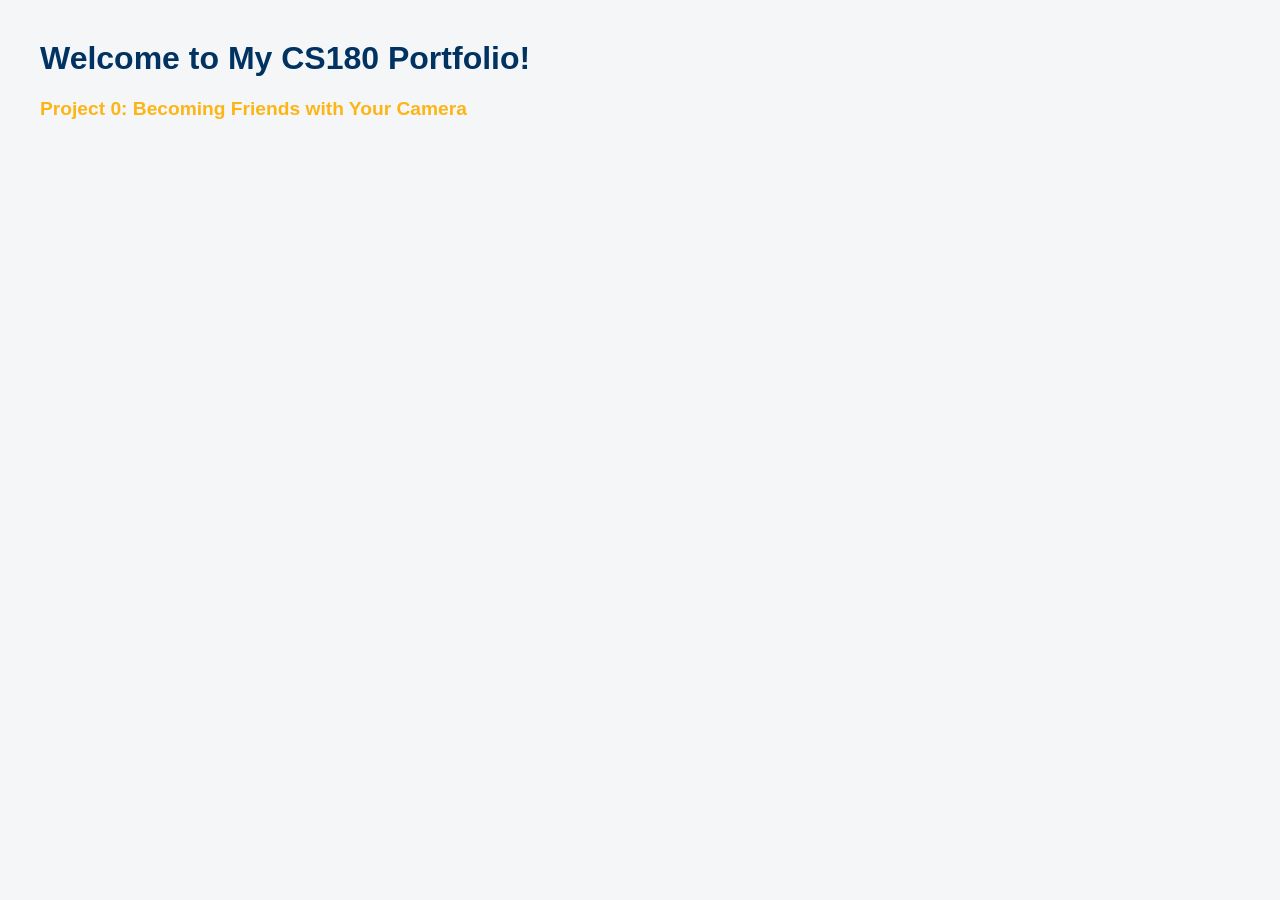
==== index.html @ f4e32497 "Add initial HTML structure for portfolio page" ====
<!DOCTYPE html>
<html>
<head>
    <title>CS180 Portfolio - Cao Shu</title>
    <style>
        body { font-family: -apple-system, BlinkMacSystemFont, sans-serif; margin: 40px; background-color: #f4f6f8; }
        h1 { color: #003262; } /* Berkeley Blue */
        a { text-decoration: none; color: #FDB515; font-size: 1.2em; font-weight: bold; } /* California Gold */
        a:hover { text-decoration: underline; }
    </style>
</head>
<body>
    <h1>Welcome to My CS180 Portfolio!</h1>
    <p><a href="./0/index.html">Project 0: Becoming Friends with Your Camera</a></p>
</body>
</html>
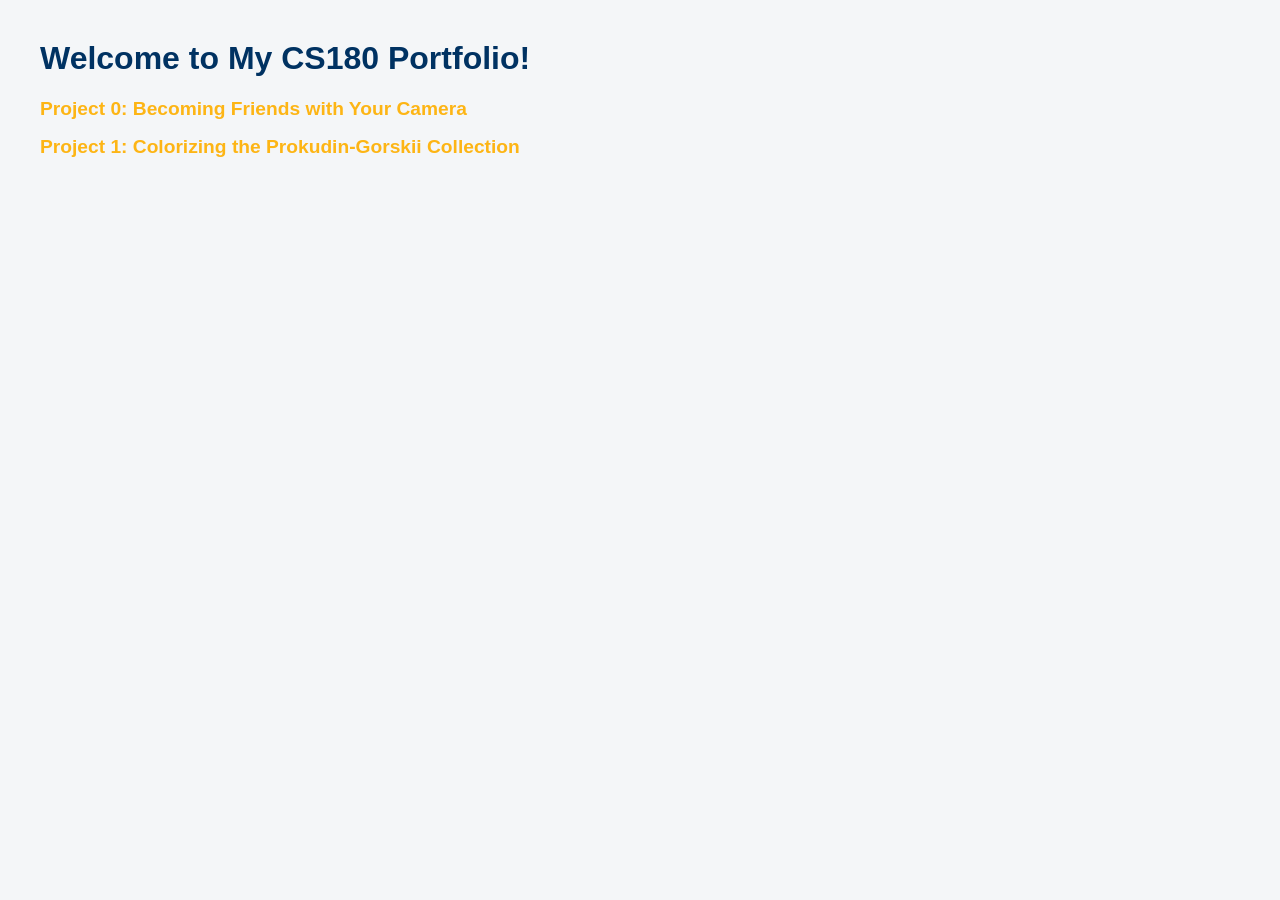
==== commit 374d80a9: "Add link to Project 1 in index.html" ====
--- a/index.html
+++ b/index.html
@@ -12,5 +12,6 @@
 <body>
     <h1>Welcome to My CS180 Portfolio!</h1>
     <p><a href="./0/index.html">Project 0: Becoming Friends with Your Camera</a></p>
+    <p><a href="./1/index.html">Project 1: Colorizing the Prokudin-Gorskii Collection</a></p>
 </body>
 </html>
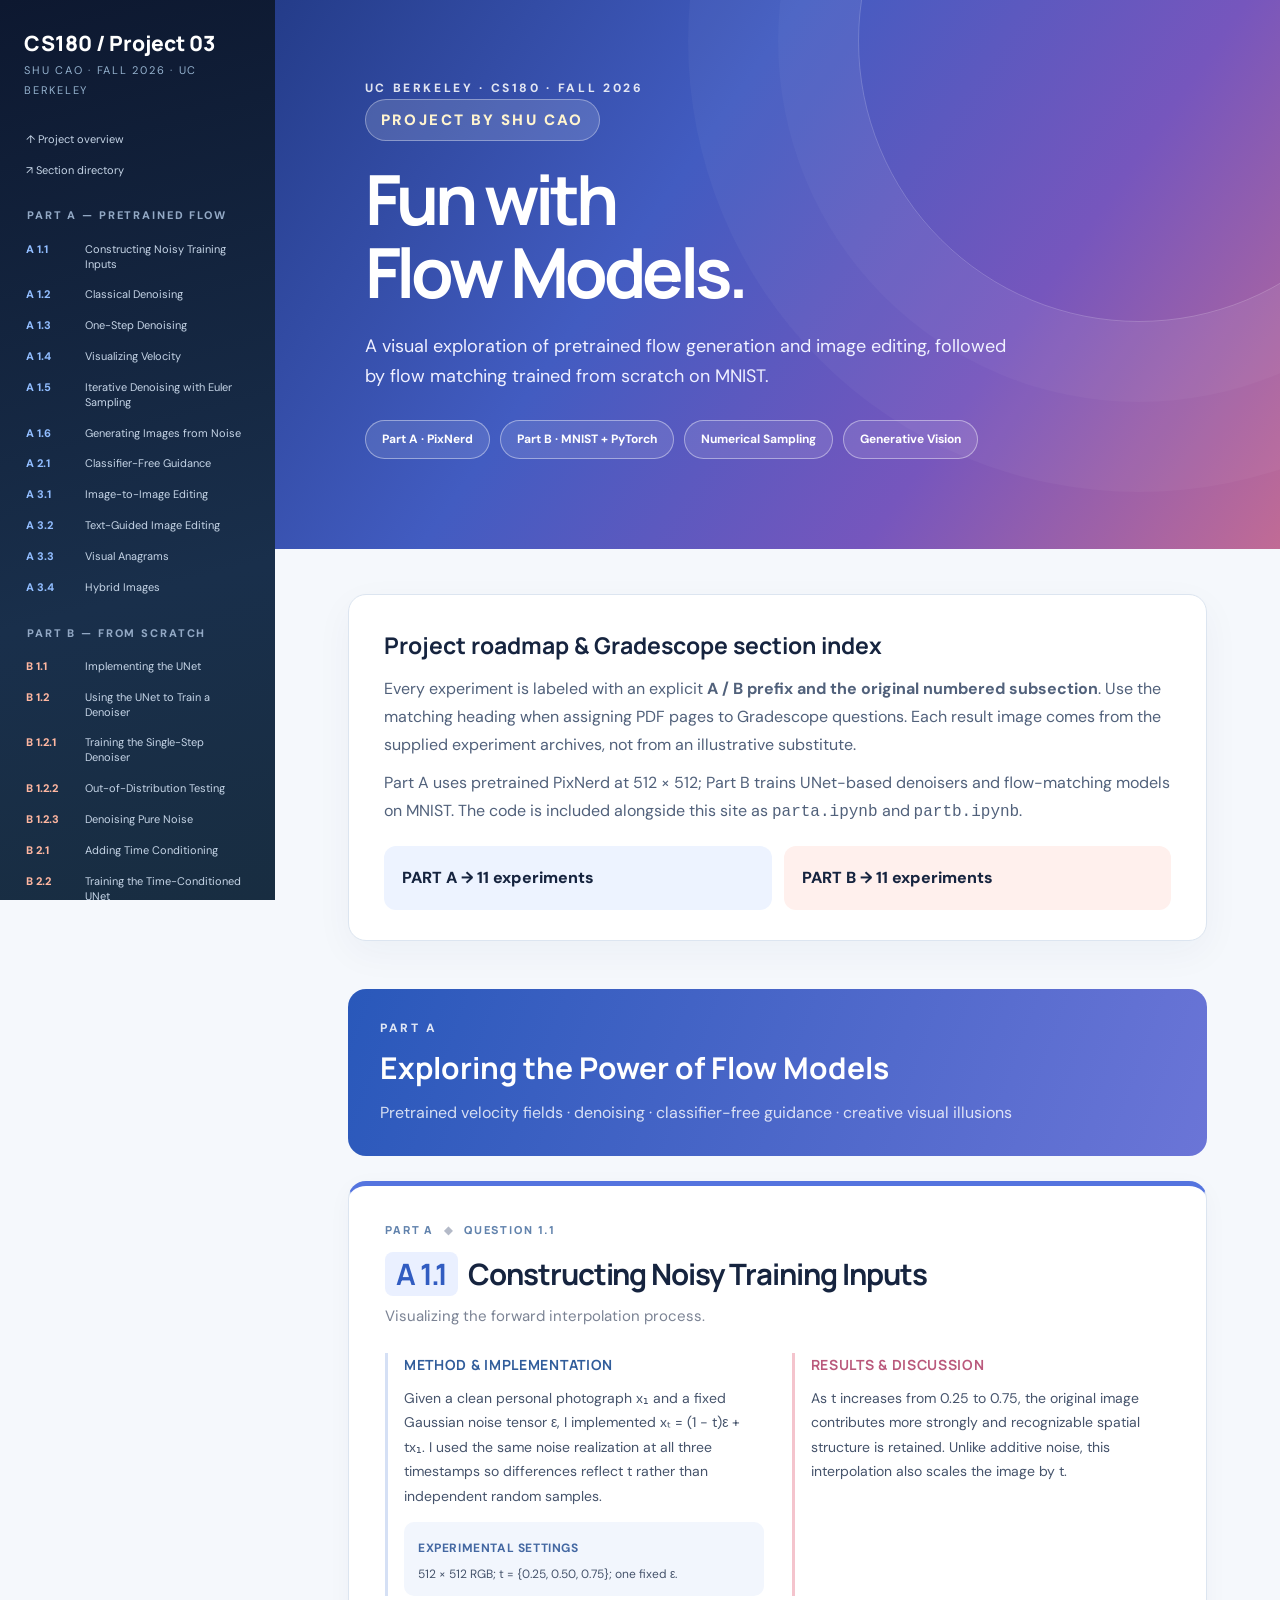
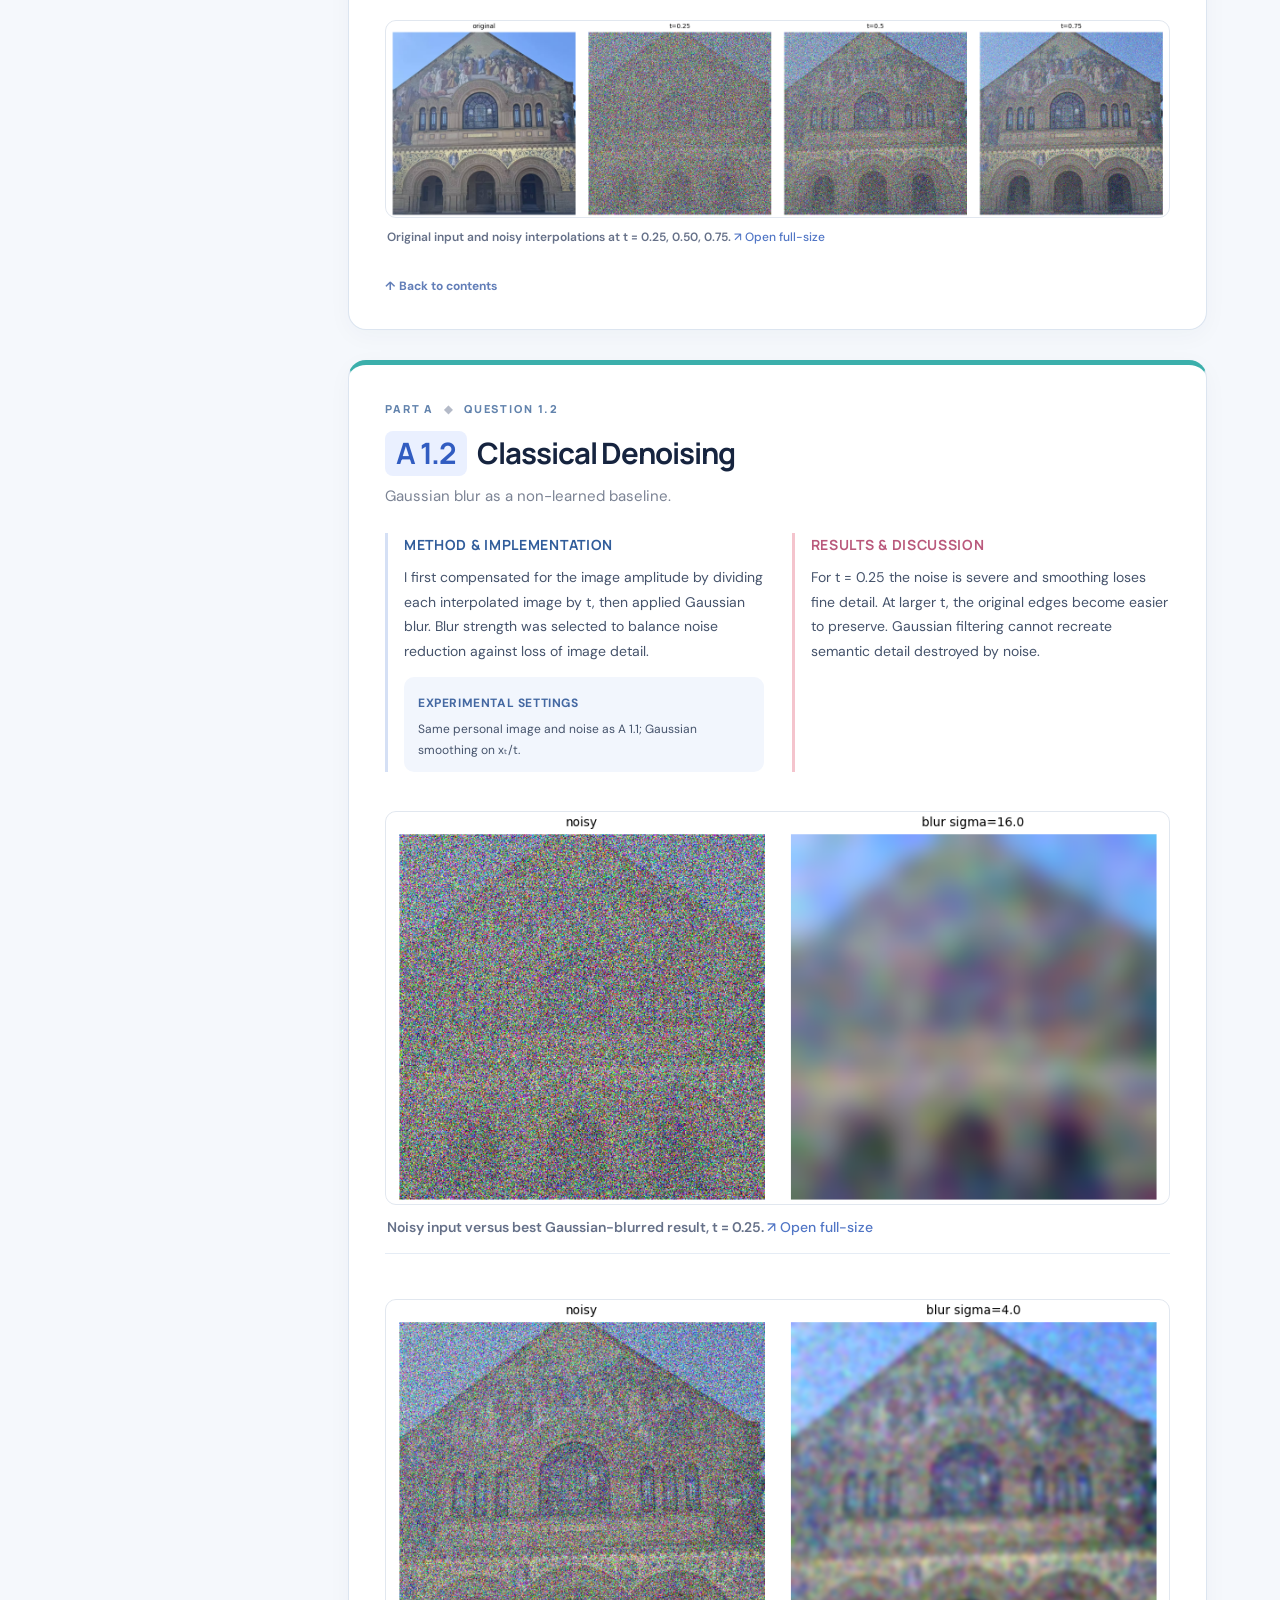
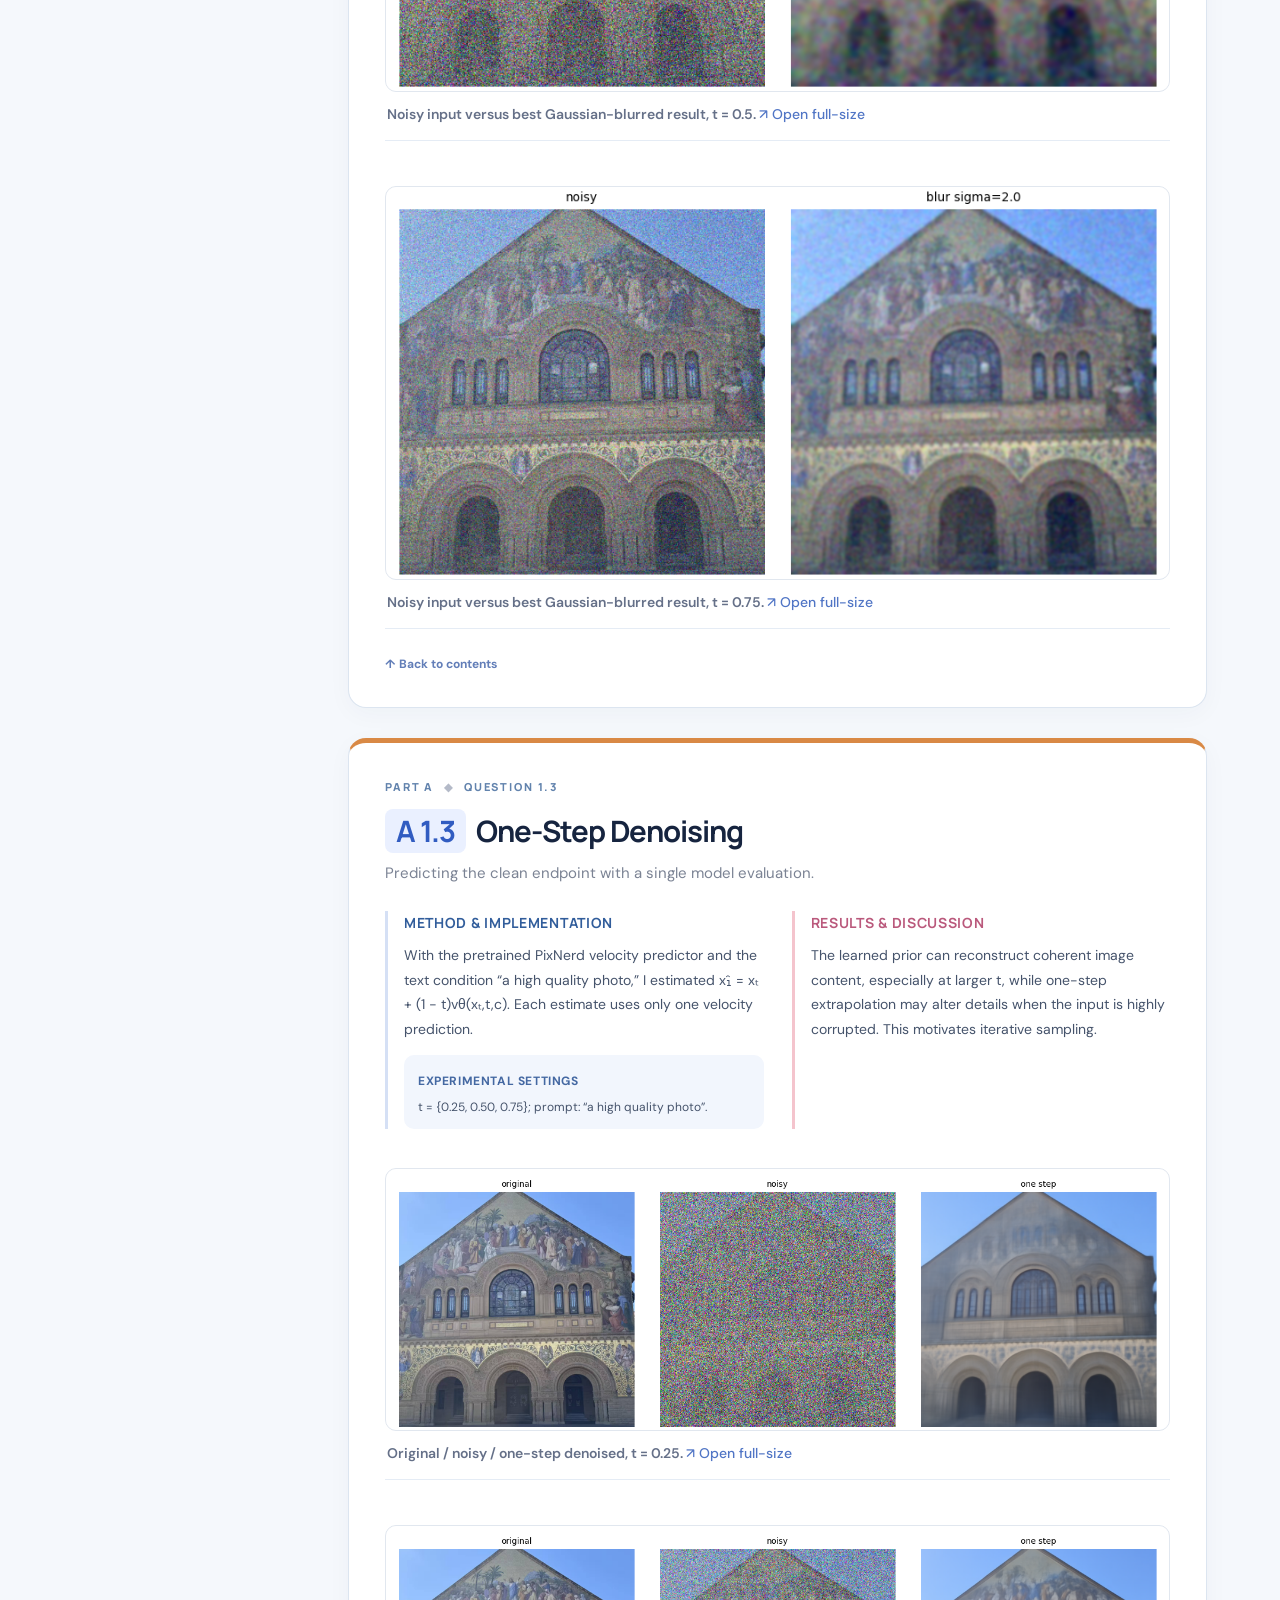
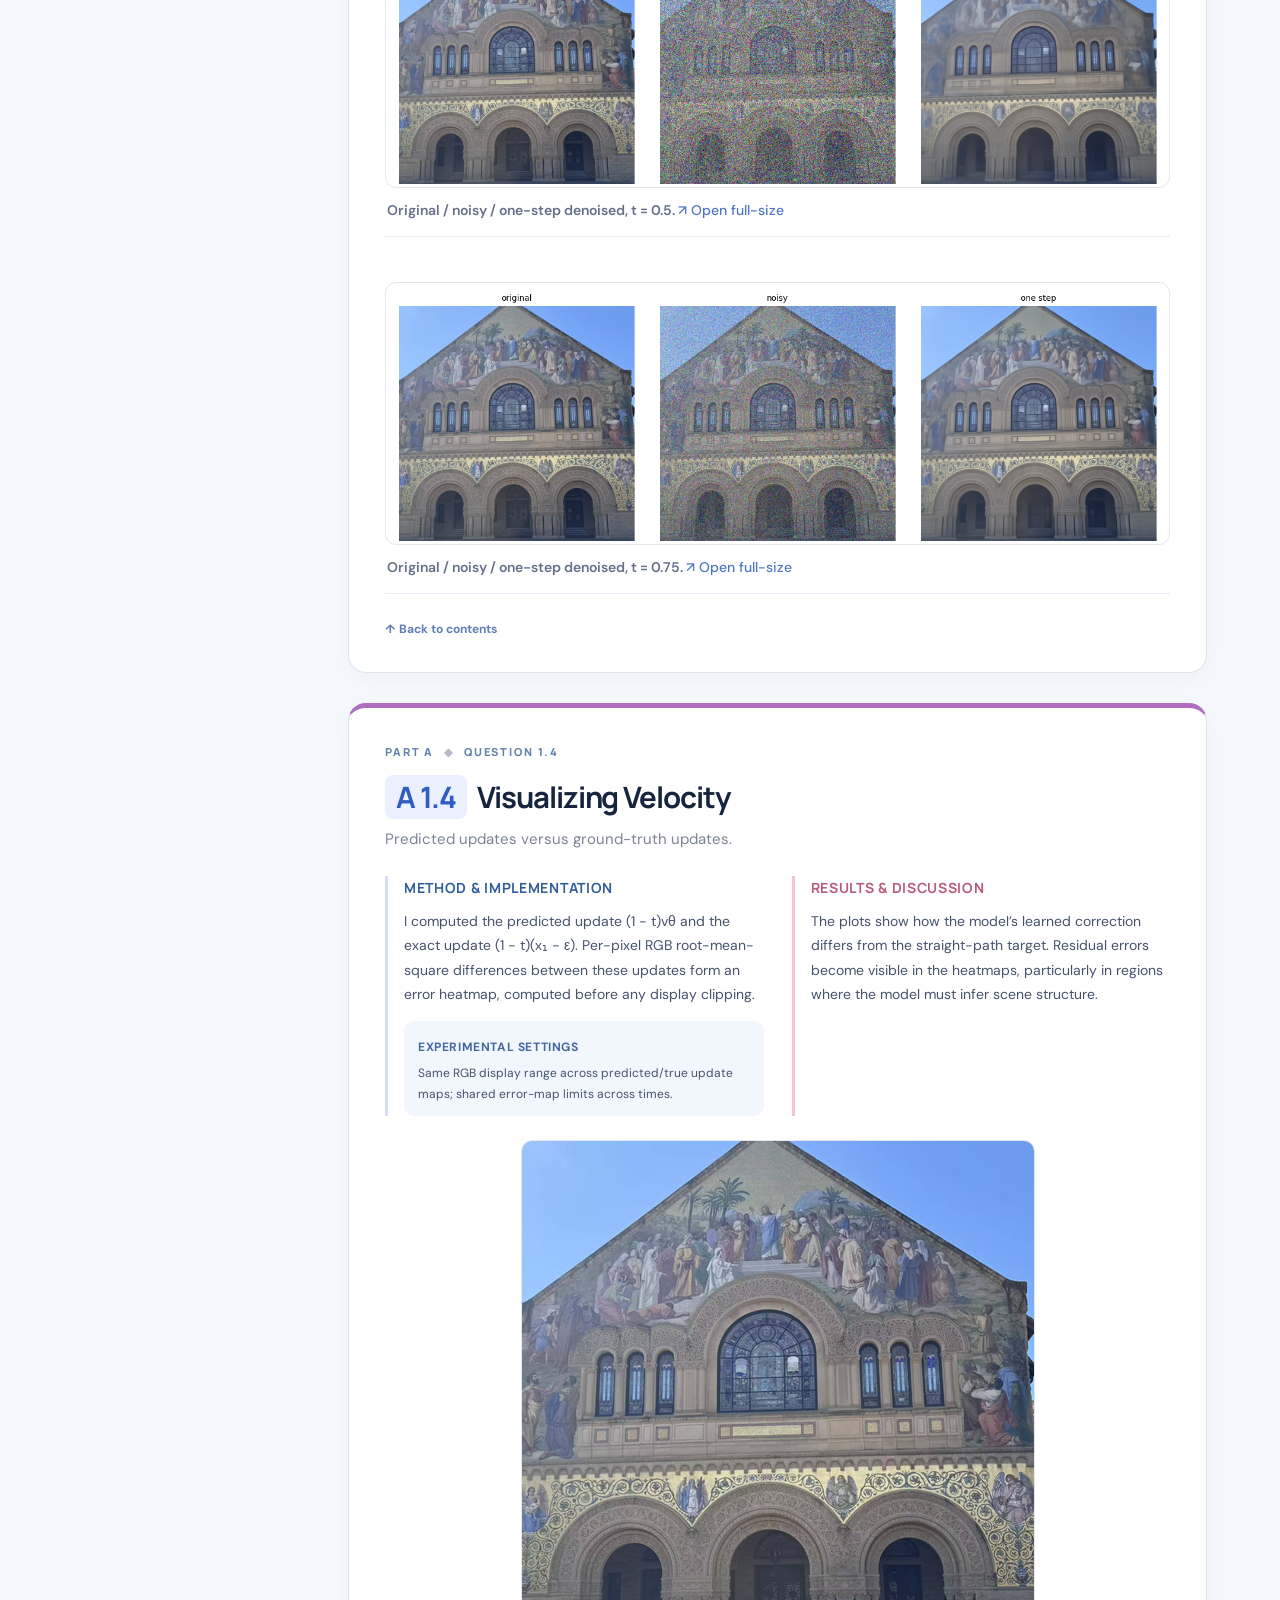
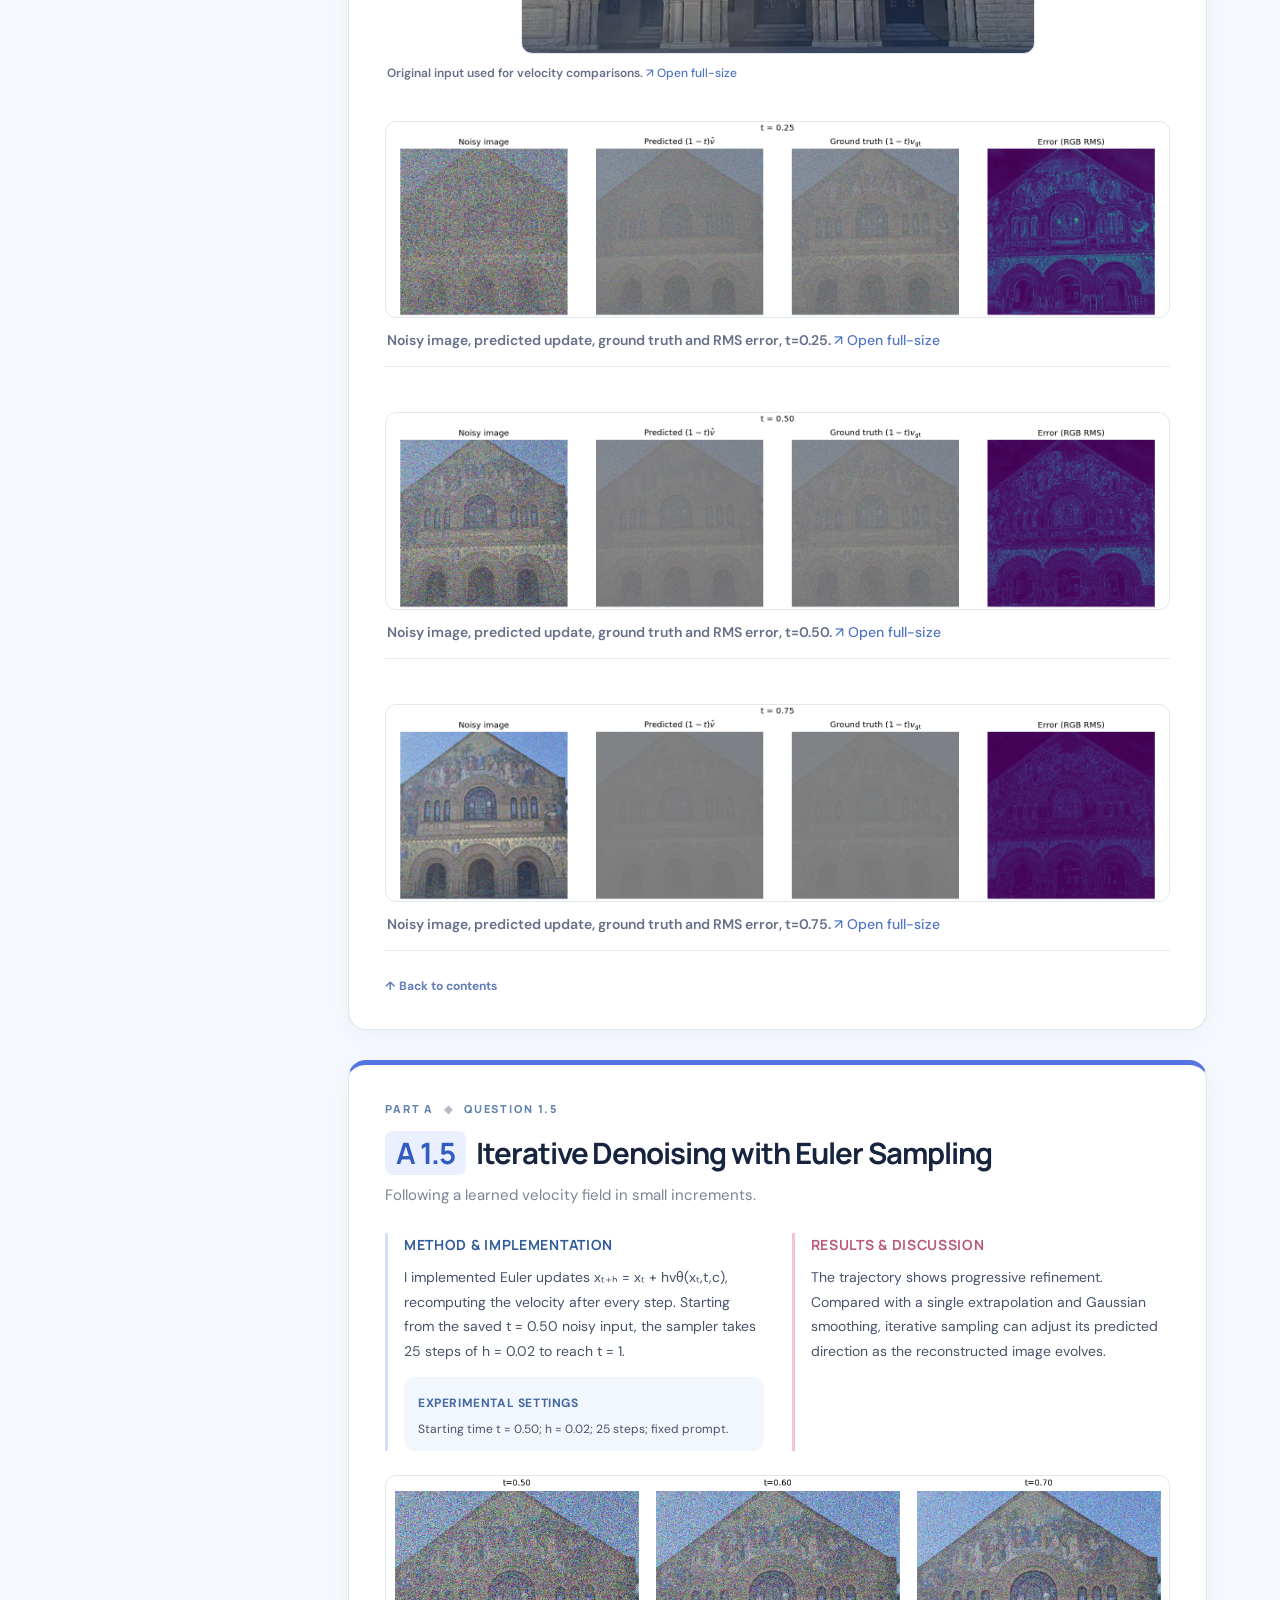
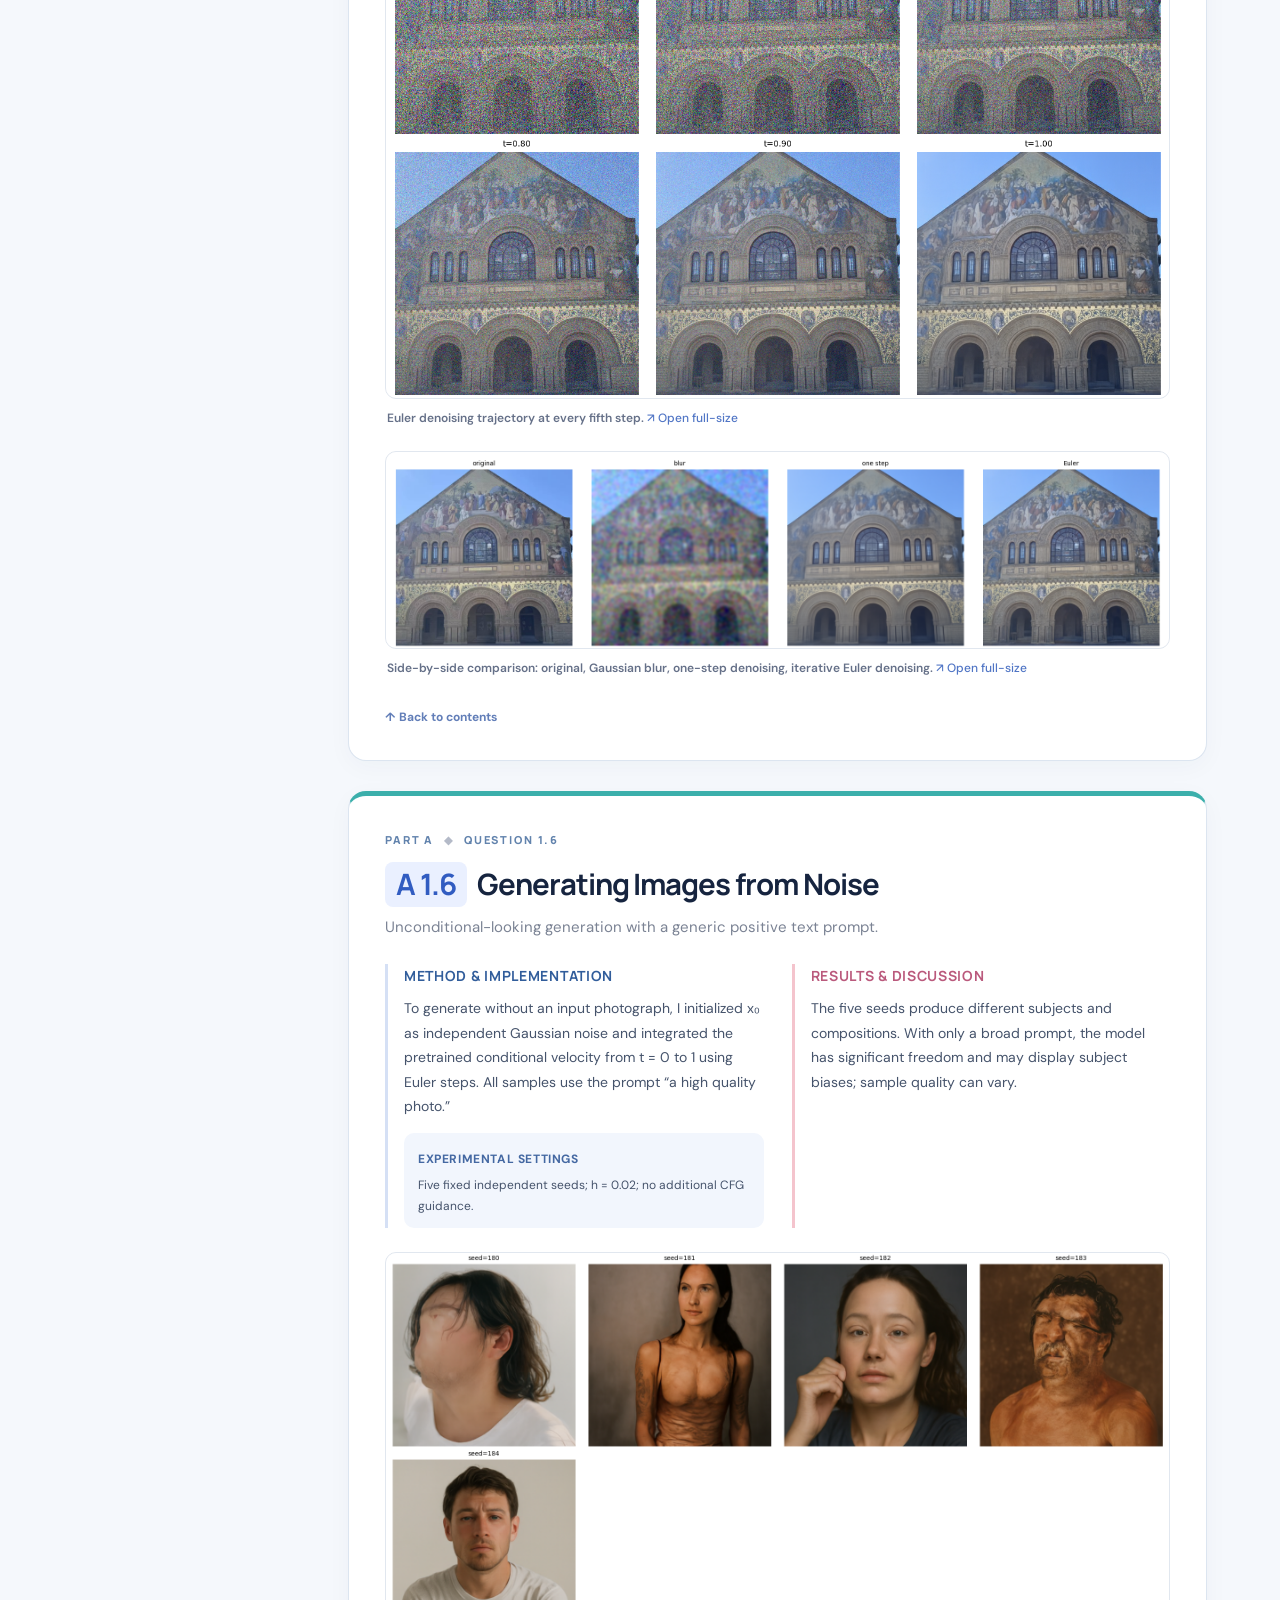
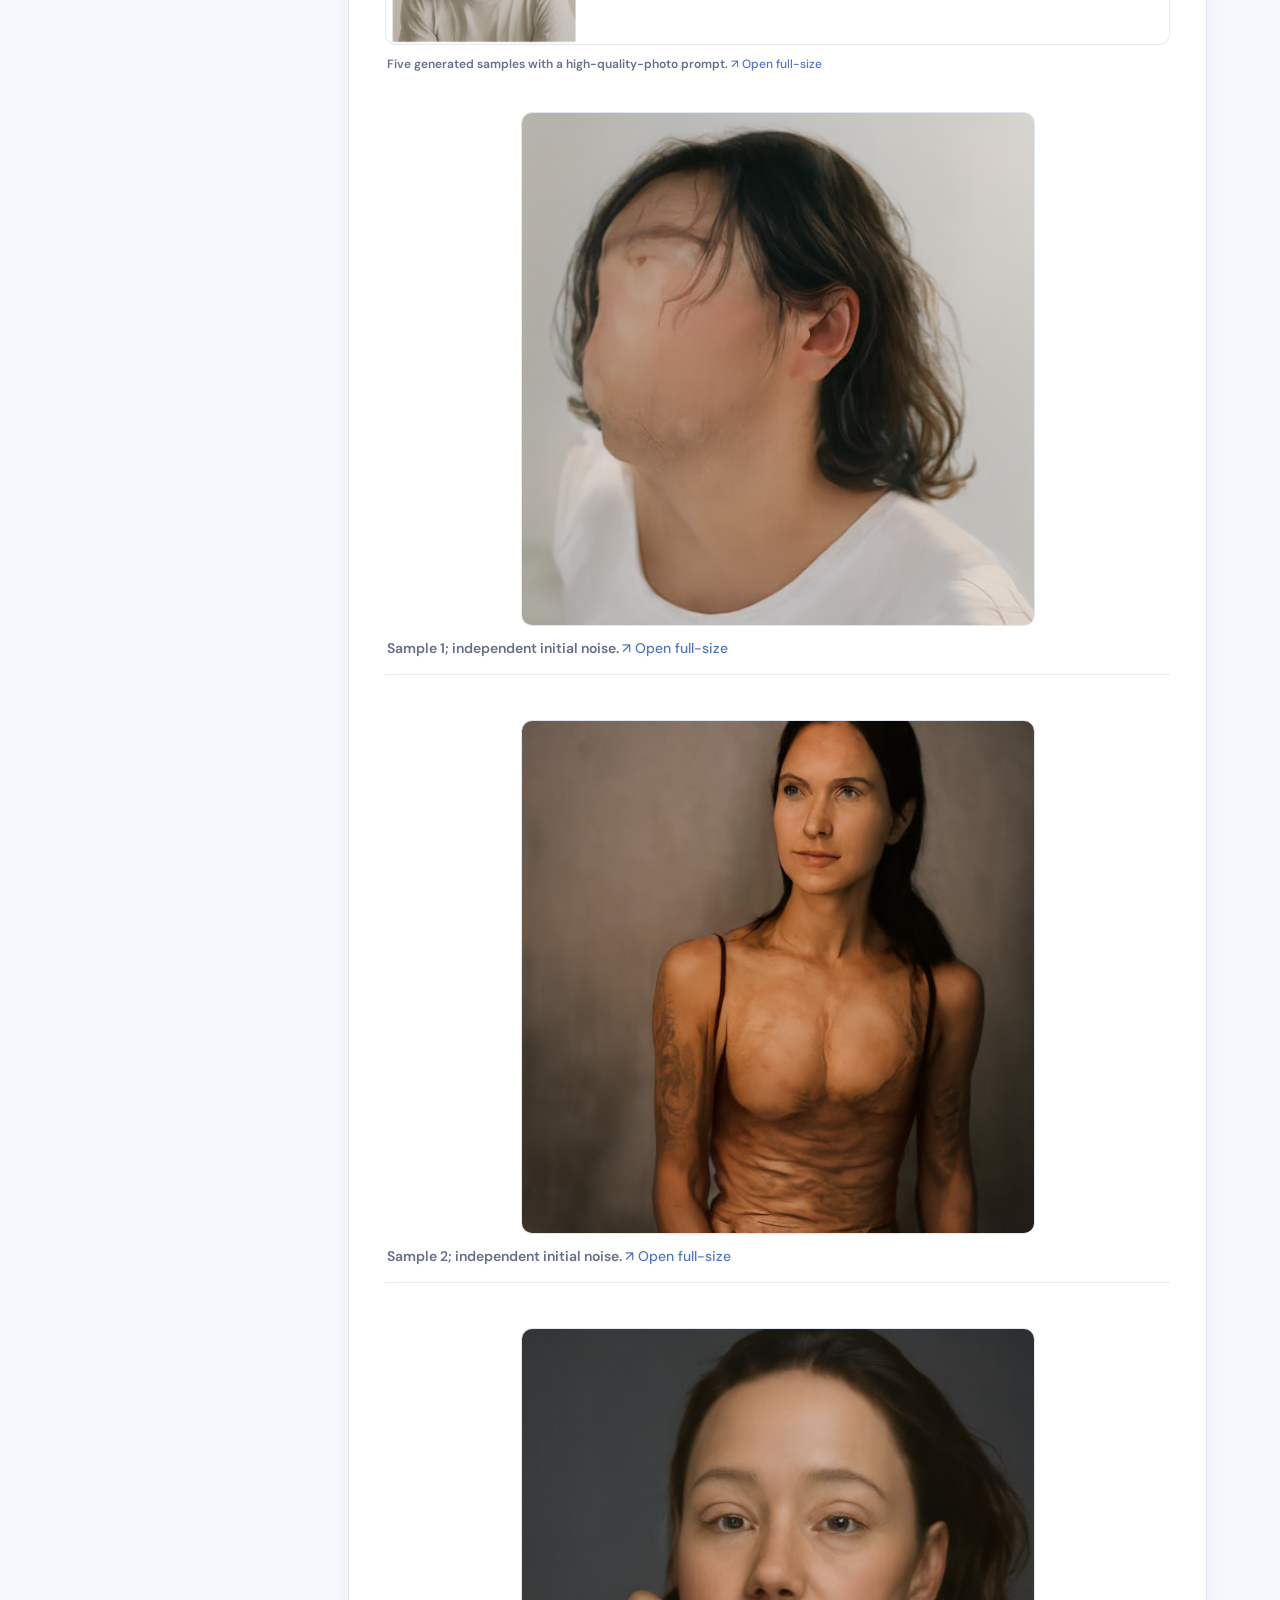
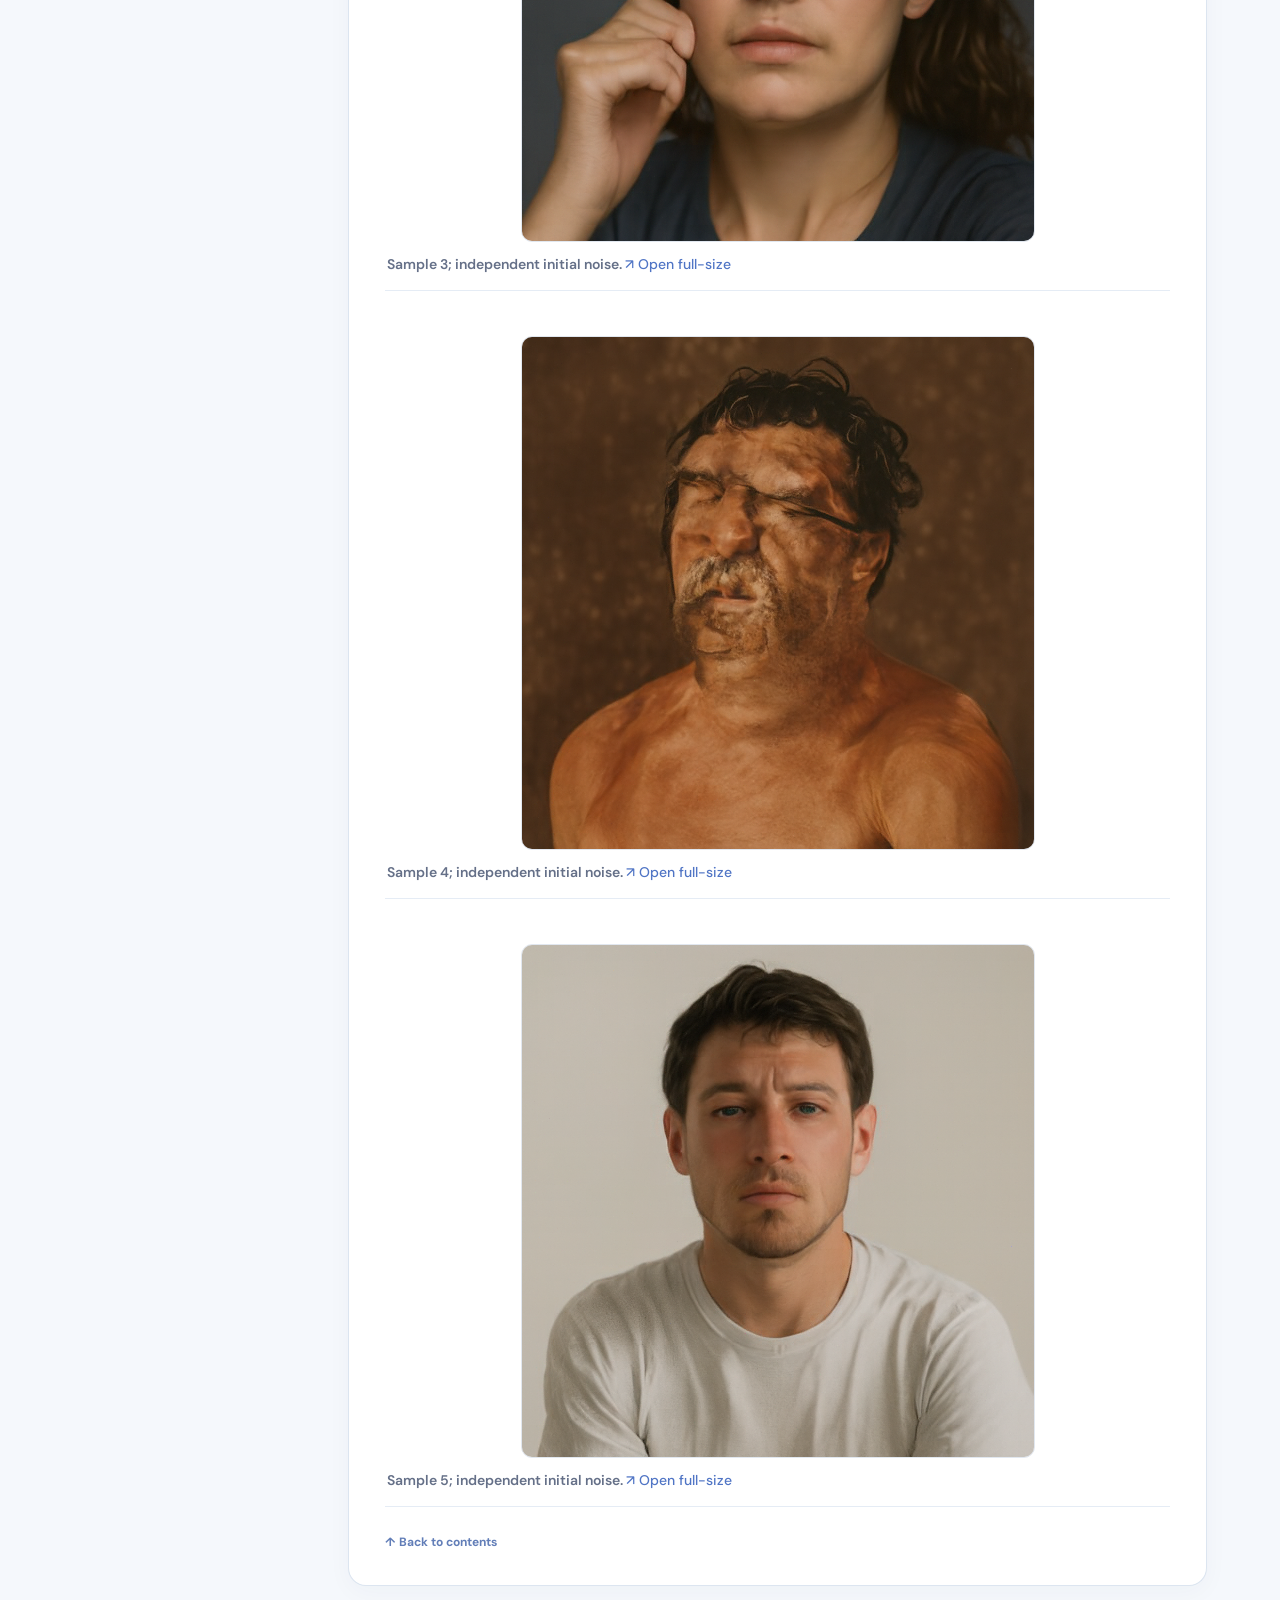
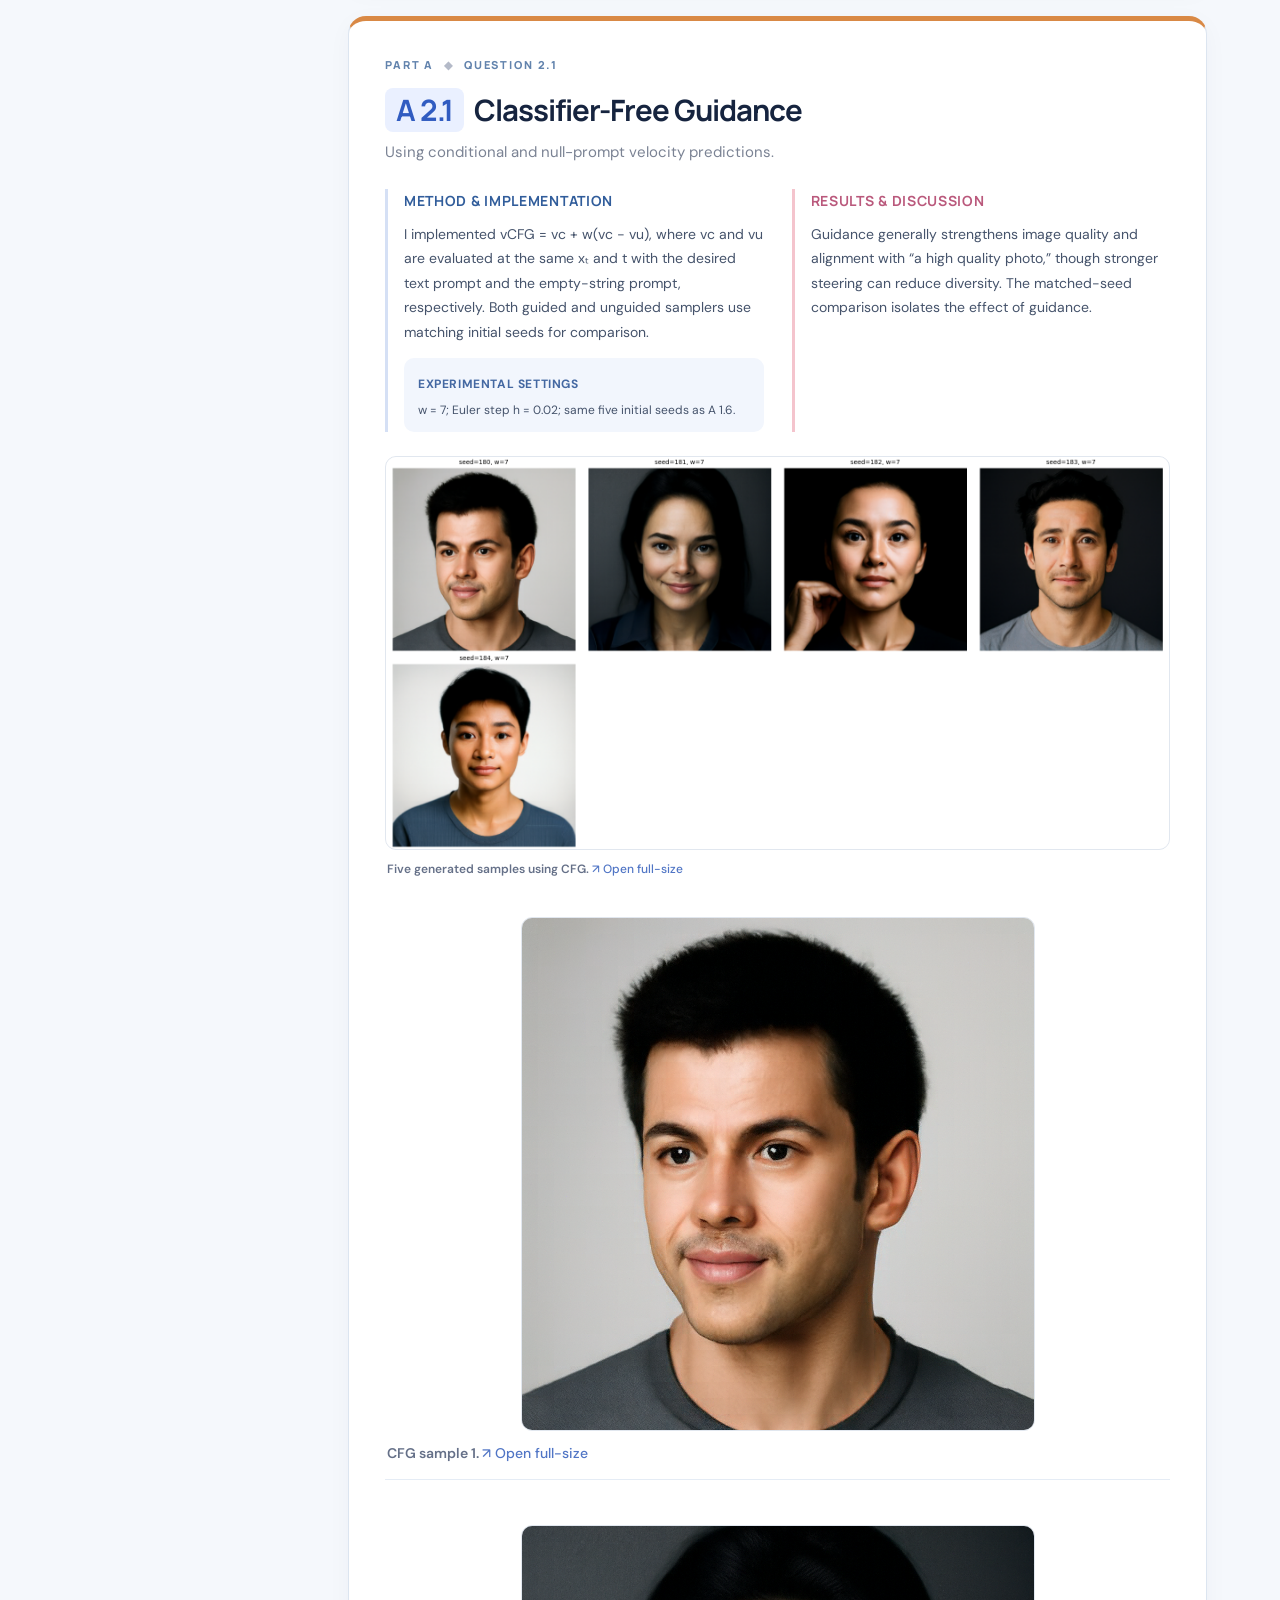
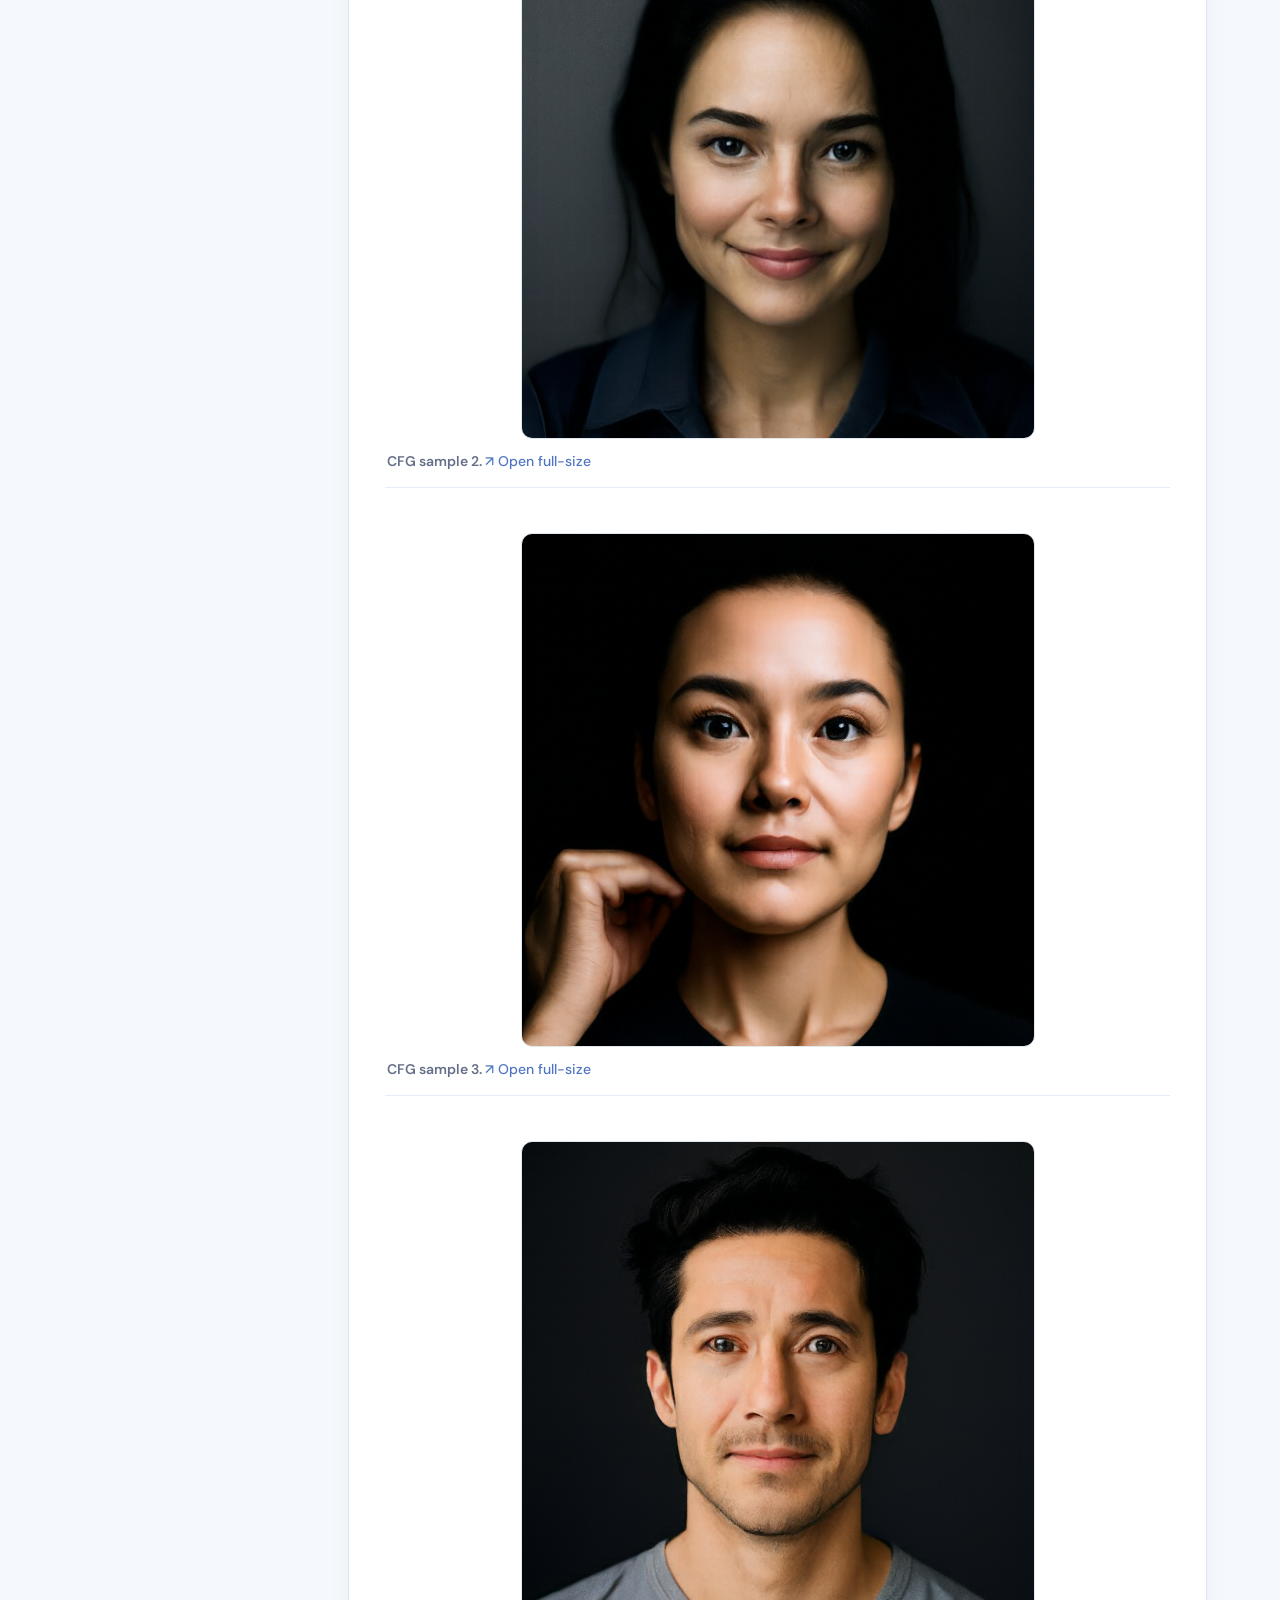
==== commit 77cfae2e: "Add files via upload project 3 of cs180" ====
--- a/index.html
+++ b/index.html
@@ -1,17 +1,22 @@
 <!DOCTYPE html>
-<html>
-<head>
-    <title>CS180 Portfolio - Cao Shu</title>
-    <style>
-        body { font-family: -apple-system, BlinkMacSystemFont, sans-serif; margin: 40px; background-color: #f4f6f8; }
-        h1 { color: #003262; } /* Berkeley Blue */
-        a { text-decoration: none; color: #FDB515; font-size: 1.2em; font-weight: bold; } /* California Gold */
-        a:hover { text-decoration: underline; }
-    </style>
-</head>
-<body>
-    <h1>Welcome to My CS180 Portfolio!</h1>
-    <p><a href="./0/index.html">Project 0: Becoming Friends with Your Camera</a></p>
-    <p><a href="./1/index.html">Project 1: Colorizing the Prokudin-Gorskii Collection</a></p>
-</body>
-</html>
+<html lang="en"><head><meta charset="utf-8"/><meta content="width=device-width,initial-scale=1" name="viewport"/><title>CS180 Project 3 — Flow Matching | Fall 2026</title><style>@import url('https://fonts.googleapis.com/css2?family=DM+Sans:wght@400;500;600;700&family=Manrope:wght@400;500;600;700;800&display=swap');
+:root{--ink:#16243f;--muted:#61718a;--page:#f5f8fc;--line:#dce5f0;--nav:#101d32;--a:#3c65d6;--b:#d15d77}*{box-sizing:border-box}html{scroll-behavior:smooth;scroll-padding-top:28px}body{margin:0;color:var(--ink);background:var(--page);font:16px/1.75 'DM Sans',Arial,sans-serif}h1,h2,h3,.section-kicker,.logo{font-family:'Manrope',sans-serif}a{color:inherit}.sidebar{position:fixed;inset:0 auto 0 0;width:275px;background:linear-gradient(165deg,#0d1830,#192f4b 65%,#182d41);color:#d6e2f1;overflow-y:auto;padding:30px 17px;z-index:6}.logo{font-size:21px;font-weight:800;line-height:1.25;color:white;margin:0 7px 5px}.subbrand{font-size:11px;letter-spacing:.16em;text-transform:uppercase;color:#94b1cd;margin:0 7px 25px}.navlabel{font-size:11px;letter-spacing:.17em;color:#93a9c5;margin:22px 10px 9px;font-weight:800}.sidebar a{display:flex;gap:10px;align-items:baseline;padding:7px 9px;margin:2px 0;font-size:11px;line-height:1.35;text-decoration:none;border-radius:8px;color:#c6d5e7}.sidebar a:hover{background:#ffffff17;color:#fff}.sidebar a span{min-width:49px;color:#91bdff;font-weight:800}.sidebar a[data-part="B"] span{color:#ffb7a1}.main{margin-left:275px}.hero{position:relative;overflow:hidden;background:linear-gradient(125deg,#243c89,#425cc1 38%,#7656bd 70%,#c16b95);color:white;padding:78px min(7vw,105px) 90px}.hero:after{content:'';position:absolute;border:1px solid #ffffff35;border-radius:50%;width:560px;height:560px;right:-140px;top:-240px;box-shadow:0 0 0 80px #ffffff08,0 0 0 170px #ffffff09}.eyebrow{font-size:12px;letter-spacing:.22em;font-weight:800;text-transform:uppercase;opacity:.85}.hero h1{font-size:clamp(44px,5.4vw,76px);line-height:1.05;letter-spacing:-.06em;max-width:750px;margin:22px 0 24px}.hero .deck{max-width:650px;font-size:18px;line-height:1.65;color:#eff0ff}.hero-tags{display:flex;flex-wrap:wrap;gap:10px;margin-top:28px}.hero-tags span{padding:8px 16px;border:1px solid #ffffff69;border-radius:99px;background:#ffffff1b;font-size:12px;font-weight:700}.main-inner{max-width:1320px;margin:auto;padding:45px min(5.7vw,84px) 85px}.intro{padding:30px 35px;background:white;border:1px solid var(--line);border-radius:18px;box-shadow:0 12px 38px #21365a0b;margin-bottom:45px}.intro h2{font-size:23px;margin:0 0 10px}.intro p{margin:0 0 10px;color:#51617b}.smalltoc{display:grid;grid-template-columns:1fr 1fr;gap:12px;margin-top:20px}.toc-card{padding:18px;border-radius:12px;background:#edf3ff;text-decoration:none;font-weight:800}.toc-card:nth-child(2){background:#fff0ed}.partbanner{margin:48px 0 25px;border-radius:18px;padding:29px 32px;color:#fff}.partbanner.a{background:linear-gradient(110deg,#2958ba,#6b75d7)}.partbanner.b{background:linear-gradient(110deg,#b8487a,#db8066)}.partbanner h2{font-size:30px;margin:3px 0 4px}.partbanner p{margin:0;color:#fffc}.chapter{margin:18px 0 30px;padding:34px 36px 30px;border-radius:18px;background:white;border:1px solid var(--line);box-shadow:0 6px 24px #162c4c09;page-break-inside:avoid}.chapter:nth-of-type(4n+1){border-top:5px solid #5474df}.chapter:nth-of-type(4n+2){border-top:5px solid #3bafab}.chapter:nth-of-type(4n+3){border-top:5px solid #d98945}.chapter:nth-of-type(4n){border-top:5px solid #ae6dbd}.section-kicker{font-size:11px;letter-spacing:.17em;font-weight:800;color:#6283ad}.part-b .section-kicker{color:#cb6679}.dot{margin:0 6px;color:#b4bac8}.chapter h2{font-size:clamp(23px,2.3vw,31px);letter-spacing:-.035em;line-height:1.3;margin:13px 0 7px}.number{display:inline-block;padding:3px 11px;margin-right:5px;border-radius:8px;background:#eaf0ff;color:#315cc1;white-space:nowrap}.part-b .number{background:#ffeaee;color:#af4168}.subtitle{margin:0 0 24px;color:#7b8394;font-size:15px}.section-body{display:grid;grid-template-columns:1fr 1fr;gap:28px;margin:20px 0}.explain{border-left:3px solid #d5e0f5;padding-left:16px}.explain:nth-child(2){border-left-color:#f4c4cd}.explain h3{font-size:14px;letter-spacing:.05em;text-transform:uppercase;margin:0 0 8px;color:#315d9b}.explain:nth-child(2) h3{color:#ba597c}.explain p{font-size:14px;color:#45536b;margin:0 0 8px}.parameters{padding:11px 14px;background:#f2f6fd;border-radius:10px;margin-top:14px}.parameters b{font-size:12px;color:#4468a2;text-transform:uppercase;letter-spacing:.05em}.parameters p{font-size:12px;margin:3px 0 0}.gallery{display:grid;grid-template-columns:repeat(2,minmax(0,1fr));gap:17px;margin-top:24px}figure{margin:24px 0 5px;min-width:0}figure.tile{margin:0}figure img{display:block;max-width:100%;height:auto;border-radius:11px;border:1px solid #e1e7ef;background:#f2f4f9;transition:transform .2s}figure img:hover{transform:scale(1.012)}figure.full img{max-height:670px;object-fit:contain;margin:auto}figcaption{font-size:12px;font-weight:600;line-height:1.5;margin:10px 2px 0;color:#657088}figcaption span{color:#5075c5;font-weight:500;white-space:nowrap}.fine-note{font-style:italic}.backtop{display:inline-block;margin-top:25px;font-size:12px;font-weight:700;color:#627eb8;text-decoration:none}.footer{padding:45px 25px;text-align:center;color:#77859a;font-size:13px}.footer a{color:#405f9d}.missing{background:#fff3ed;color:#b55e43;padding:12px;border-radius:8px}@media(max-width:1000px){.sidebar{position:relative;width:100%;height:auto;max-height:250px}.main{margin:0}.hero{padding:55px 30px}.main-inner{padding:25px}.section-body{grid-template-columns:1fr}.chapter{padding:24px}.gallery{grid-template-columns:1fr}}@media print{@page{size:A4;margin:12mm}body{background:white}.sidebar{display:none}.main{margin:0}.hero{padding:30px 20px;color:white;-webkit-print-color-adjust:exact;print-color-adjust:exact}.main-inner{padding:8px}.intro{box-shadow:none}.chapter{box-shadow:none;border:1px solid #ddd;break-inside:avoid;padding:15px;margin:12px 0}.chapter h2{font-size:21px}.section-body{gap:12px}.explain p{font-size:11px}.gallery{gap:8px}figure img{max-height:350px}.backtop,.footer{display:none}}
+/* Revision: single-column image presentation, explicit author attribution */
+.gallery{grid-template-columns:minmax(0,1fr);max-width:100%;gap:30px}
+.gallery figure.tile{display:block;width:100%;margin:0;padding:15px 0;border-bottom:1px solid #e5ecf5}
+.gallery figure.tile img{display:block;width:auto;max-width:100%;max-height:none;margin:auto;object-fit:contain}
+.gallery figure.tile figcaption{font-size:14px;margin-top:12px}
+.author-credit{display:inline-block;margin:0 0 0 0;font-size:15px;letter-spacing:.16em;text-transform:uppercase;font-weight:850;color:#fff4cf;background:#ffffff24;border:1px solid #ffffff59;padding:7px 15px;border-radius:30px}
+.hybrid-case{margin:34px 0 48px;padding:24px;border-radius:17px;background:linear-gradient(155deg,#f1f4ff,#f0fbfa);border:1px solid #d7e4f0}
+.hybrid-case h3{font-size:23px;color:#304f9a;margin:0 0 8px}
+.hybrid-prompts{font-size:14px;color:#566783;margin:0 0 18px}
+.hybrid-large{margin:12px 0 24px}
+.hybrid-large img{display:block;width:min(100%,690px);height:auto;margin:auto;border-radius:12px;border:1px solid #d7e1eb}
+.hybrid-large figcaption{margin-top:9px;font-size:13px;color:#64738d}
+.distant-view{padding:18px;border-radius:12px;background:#fff;border:1px solid #dce6f2}
+.distant-view h4{margin:0 0 7px;font-size:13px;letter-spacing:.09em;color:#415ea1}
+.distant-view p{margin:0 0 14px;font-size:13px;color:#52627b}
+.mini-hybrid{display:block;width:112px;height:112px;object-fit:contain;image-rendering:auto;border:1px solid #d7e1eb;border-radius:4px}
+.hybrid-interpretation{color:#475771;font-size:14px;line-height:1.7;margin:18px 0 0}
+@media print{.gallery{display:block}.gallery figure.tile{break-inside:avoid;margin:12px 0}.hybrid-case{break-inside:auto}.hybrid-large img{max-height:450px}.mini-hybrid{width:95px;height:95px}.author-credit{color:#fff;print-color-adjust:exact}}
+</style></head><body><aside class="sidebar"><div class="logo">CS180 / Project 03</div><div class="subbrand">SHU CAO · FALL 2026 · UC BERKELEY</div><a href="#top">↑ Project overview</a><a href="#contents">↗ Section directory</a><div class="navlabel">PART A — PRETRAINED FLOW</div><a data-part="A" href="#a-1-1"><span>A 1.1</span>Constructing Noisy Training Inputs</a><a data-part="A" href="#a-1-2"><span>A 1.2</span>Classical Denoising</a><a data-part="A" href="#a-1-3"><span>A 1.3</span>One-Step Denoising</a><a data-part="A" href="#a-1-4"><span>A 1.4</span>Visualizing Velocity</a><a data-part="A" href="#a-1-5"><span>A 1.5</span>Iterative Denoising with Euler Sampling</a><a data-part="A" href="#a-1-6"><span>A 1.6</span>Generating Images from Noise</a><a data-part="A" href="#a-2-1"><span>A 2.1</span>Classifier-Free Guidance</a><a data-part="A" href="#a-3-1"><span>A 3.1</span>Image-to-Image Editing</a><a data-part="A" href="#a-3-2"><span>A 3.2</span>Text-Guided Image Editing</a><a data-part="A" href="#a-3-3"><span>A 3.3</span>Visual Anagrams</a><a data-part="A" href="#a-3-4"><span>A 3.4</span>Hybrid Images</a><div class="navlabel">PART B — FROM SCRATCH</div><a data-part="B" href="#b-1-1"><span>B 1.1</span>Implementing the UNet</a><a data-part="B" href="#b-1-2"><span>B 1.2</span>Using the UNet to Train a Denoiser</a><a data-part="B" href="#b-1-2-1"><span>B 1.2.1</span>Training the Single-Step Denoiser</a><a data-part="B" href="#b-1-2-2"><span>B 1.2.2</span>Out-of-Distribution Testing</a><a data-part="B" href="#b-1-2-3"><span>B 1.2.3</span>Denoising Pure Noise</a><a data-part="B" href="#b-2-1"><span>B 2.1</span>Adding Time Conditioning</a><a data-part="B" href="#b-2-2"><span>B 2.2</span>Training the Time-Conditioned UNet</a><a data-part="B" href="#b-2-3"><span>B 2.3</span>Sampling from the Time-Conditioned UNet</a><a data-part="B" href="#b-2-4"><span>B 2.4</span>Adding Class Conditioning</a><a data-part="B" href="#b-2-5"><span>B 2.5</span>Training the Class-Conditioned UNet</a><a data-part="B" href="#b-2-6"><span>B 2.6</span>Sampling with Classifier-Free Guidance</a></aside><div class="main"><header class="hero" id="top"><div class="eyebrow">UC Berkeley · CS180 · Fall 2026</div><p class="author-credit">PROJECT BY SHU CAO</p><h1>Fun with<br/>Flow Models.</h1><p class="deck">A visual exploration of pretrained flow generation and image editing, followed by flow matching trained from scratch on MNIST.</p><div class="hero-tags"><span>Part A · PixNerd</span><span>Part B · MNIST + PyTorch</span><span>Numerical Sampling</span><span>Generative Vision</span></div></header><main class="main-inner"><div class="intro" id="contents"><h2>Project roadmap &amp; Gradescope section index</h2><p>Every experiment is labeled with an explicit <strong>A / B prefix and the original numbered subsection</strong>. Use the matching heading when assigning PDF pages to Gradescope questions. Each result image comes from the supplied experiment archives, not from an illustrative substitute.</p><p>Part A uses pretrained PixNerd at 512 × 512; Part B trains UNet-based denoisers and flow-matching models on MNIST. The code is included alongside this site as <code>parta.ipynb</code> and <code>partb.ipynb</code>.</p><div class="smalltoc"><a class="toc-card" href="#part-a">PART A → 11 experiments</a><a class="toc-card" href="#part-b">PART B → 11 experiments</a></div></div><div class="partbanner a" id="part-a"><div class="eyebrow">PART A</div><h2>Exploring the Power of Flow Models</h2><p>Pretrained velocity fields · denoising · classifier-free guidance · creative visual illusions</p></div><section class="chapter part-a" id="a-1-1"><div class="section-kicker">PART A <span class="dot">◆</span> QUESTION 1.1</div><h2><span class="number">A 1.1</span> Constructing Noisy Training Inputs</h2><p class="subtitle">Visualizing the forward interpolation process.</p><div class="section-body"><div class="explain"><h3>Method &amp; Implementation</h3><p>Given a clean personal photograph x₁ and a fixed Gaussian noise tensor ε, I implemented xₜ = (1 − t)ε + tx₁. I used the same noise realization at all three timestamps so differences reflect t rather than independent random samples.</p><div class="parameters"><b>Experimental settings</b><p>512 × 512 RGB; t = {0.25, 0.50, 0.75}; one fixed ε.</p></div></div><div class="explain"><h3>Results &amp; Discussion</h3><p>As t increases from 0.25 to 0.75, the original image contributes more strongly and recognizable spatial structure is retained. Unlike additive noise, this interpolation also scales the image by t.</p></div></div><figure class="full"><a href="assets/A/training_inputs.png" target="_blank"><img alt="Original input and noisy interpolations at t = 0.25, 0.50, 0.75." loading="lazy" src="assets/A/training_inputs.png"/></a><figcaption>Original input and noisy interpolations at t = 0.25, 0.50, 0.75. <span>↗ Open full-size</span></figcaption></figure><a class="backtop" href="#contents">↑ Back to contents</a></section><section class="chapter part-a" id="a-1-2"><div class="section-kicker">PART A <span class="dot">◆</span> QUESTION 1.2</div><h2><span class="number">A 1.2</span> Classical Denoising</h2><p class="subtitle">Gaussian blur as a non-learned baseline.</p><div class="section-body"><div class="explain"><h3>Method &amp; Implementation</h3><p>I first compensated for the image amplitude by dividing each interpolated image by t, then applied Gaussian blur. Blur strength was selected to balance noise reduction against loss of image detail.</p><div class="parameters"><b>Experimental settings</b><p>Same personal image and noise as A 1.1; Gaussian smoothing on xₜ/t.</p></div></div><div class="explain"><h3>Results &amp; Discussion</h3><p>For t = 0.25 the noise is severe and smoothing loses fine detail. At larger t, the original edges become easier to preserve. Gaussian filtering cannot recreate semantic detail destroyed by noise.</p></div></div><div class="gallery"><figure class="tile"><a href="assets/A/blur_0.25.png" target="_blank"><img alt="Noisy input versus best Gaussian-blurred result, t = 0.25." loading="lazy" src="assets/A/blur_0.25.png"/></a><figcaption>Noisy input versus best Gaussian-blurred result, t = 0.25. <span>↗ Open full-size</span></figcaption></figure><figure class="tile"><a href="assets/A/blur_0.5.png" target="_blank"><img alt="Noisy input versus best Gaussian-blurred result, t = 0.5." loading="lazy" src="assets/A/blur_0.5.png"/></a><figcaption>Noisy input versus best Gaussian-blurred result, t = 0.5. <span>↗ Open full-size</span></figcaption></figure><figure class="tile"><a href="assets/A/blur_0.75.png" target="_blank"><img alt="Noisy input versus best Gaussian-blurred result, t = 0.75." loading="lazy" src="assets/A/blur_0.75.png"/></a><figcaption>Noisy input versus best Gaussian-blurred result, t = 0.75. <span>↗ Open full-size</span></figcaption></figure></div><a class="backtop" href="#contents">↑ Back to contents</a></section><section class="chapter part-a" id="a-1-3"><div class="section-kicker">PART A <span class="dot">◆</span> QUESTION 1.3</div><h2><span class="number">A 1.3</span> One-Step Denoising</h2><p class="subtitle">Predicting the clean endpoint with a single model evaluation.</p><div class="section-body"><div class="explain"><h3>Method &amp; Implementation</h3><p>With the pretrained PixNerd velocity predictor and the text condition “a high quality photo,” I estimated x̂₁ = xₜ + (1 − t)vθ(xₜ,t,c). Each estimate uses only one velocity prediction.</p><div class="parameters"><b>Experimental settings</b><p>t = {0.25, 0.50, 0.75}; prompt: “a high quality photo”.</p></div></div><div class="explain"><h3>Results &amp; Discussion</h3><p>The learned prior can reconstruct coherent image content, especially at larger t, while one-step extrapolation may alter details when the input is highly corrupted. This motivates iterative sampling.</p></div></div><div class="gallery"><figure class="tile"><a href="assets/A/one_step_0.25.png" target="_blank"><img alt="Original / noisy / one-step denoised, t = 0.25." loading="lazy" src="assets/A/one_step_0.25.png"/></a><figcaption>Original / noisy / one-step denoised, t = 0.25. <span>↗ Open full-size</span></figcaption></figure><figure class="tile"><a href="assets/A/one_step_0.5.png" target="_blank"><img alt="Original / noisy / one-step denoised, t = 0.5." loading="lazy" src="assets/A/one_step_0.5.png"/></a><figcaption>Original / noisy / one-step denoised, t = 0.5. <span>↗ Open full-size</span></figcaption></figure><figure class="tile"><a href="assets/A/one_step_0.75.png" target="_blank"><img alt="Original / noisy / one-step denoised, t = 0.75." loading="lazy" src="assets/A/one_step_0.75.png"/></a><figcaption>Original / noisy / one-step denoised, t = 0.75. <span>↗ Open full-size</span></figcaption></figure></div><a class="backtop" href="#contents">↑ Back to contents</a></section><section class="chapter part-a" id="a-1-4"><div class="section-kicker">PART A <span class="dot">◆</span> QUESTION 1.4</div><h2><span class="number">A 1.4</span> Visualizing Velocity</h2><p class="subtitle">Predicted updates versus ground-truth updates.</p><div class="section-body"><div class="explain"><h3>Method &amp; Implementation</h3><p>I computed the predicted update (1 − t)vθ and the exact update (1 − t)(x₁ − ε). Per-pixel RGB root-mean-square differences between these updates form an error heatmap, computed before any display clipping.</p><div class="parameters"><b>Experimental settings</b><p>Same RGB display range across predicted/true update maps; shared error-map limits across times.</p></div></div><div class="explain"><h3>Results &amp; Discussion</h3><p>The plots show how the model’s learned correction differs from the straight-path target. Residual errors become visible in the heatmaps, particularly in regions where the model must infer scene structure.</p></div></div><figure class="full"><a href="assets/A/velocity_original.png" target="_blank"><img alt="Original input used for velocity comparisons." loading="lazy" src="assets/A/velocity_original.png"/></a><figcaption>Original input used for velocity comparisons. <span>↗ Open full-size</span></figcaption></figure><div class="gallery"><figure class="tile"><a href="assets/A/velocity_0.25.png" target="_blank"><img alt="Noisy image, predicted update, ground truth and RMS error, t=0.25." loading="lazy" src="assets/A/velocity_0.25.png"/></a><figcaption>Noisy image, predicted update, ground truth and RMS error, t=0.25. <span>↗ Open full-size</span></figcaption></figure><figure class="tile"><a href="assets/A/velocity_0.50.png" target="_blank"><img alt="Noisy image, predicted update, ground truth and RMS error, t=0.50." loading="lazy" src="assets/A/velocity_0.50.png"/></a><figcaption>Noisy image, predicted update, ground truth and RMS error, t=0.50. <span>↗ Open full-size</span></figcaption></figure><figure class="tile"><a href="assets/A/velocity_0.75.png" target="_blank"><img alt="Noisy image, predicted update, ground truth and RMS error, t=0.75." loading="lazy" src="assets/A/velocity_0.75.png"/></a><figcaption>Noisy image, predicted update, ground truth and RMS error, t=0.75. <span>↗ Open full-size</span></figcaption></figure></div><a class="backtop" href="#contents">↑ Back to contents</a></section><section class="chapter part-a" id="a-1-5"><div class="section-kicker">PART A <span class="dot">◆</span> QUESTION 1.5</div><h2><span class="number">A 1.5</span> Iterative Denoising with Euler Sampling</h2><p class="subtitle">Following a learned velocity field in small increments.</p><div class="section-body"><div class="explain"><h3>Method &amp; Implementation</h3><p>I implemented Euler updates xₜ₊ₕ = xₜ + hvθ(xₜ,t,c), recomputing the velocity after every step. Starting from the saved t = 0.50 noisy input, the sampler takes 25 steps of h = 0.02 to reach t = 1.</p><div class="parameters"><b>Experimental settings</b><p>Starting time t = 0.50; h = 0.02; 25 steps; fixed prompt.</p></div></div><div class="explain"><h3>Results &amp; Discussion</h3><p>The trajectory shows progressive refinement. Compared with a single extrapolation and Gaussian smoothing, iterative sampling can adjust its predicted direction as the reconstructed image evolves.</p></div></div><figure class="full"><a href="assets/A/trajectory.png" target="_blank"><img alt="Euler denoising trajectory at every fifth step." loading="lazy" src="assets/A/trajectory.png"/></a><figcaption>Euler denoising trajectory at every fifth step. <span>↗ Open full-size</span></figcaption></figure><figure class="full"><a href="assets/A/comparison.png" target="_blank"><img alt="Side-by-side comparison: original, Gaussian blur, one-step denoising, iterative Euler denoising." loading="lazy" src="assets/A/comparison.png"/></a><figcaption>Side-by-side comparison: original, Gaussian blur, one-step denoising, iterative Euler denoising. <span>↗ Open full-size</span></figcaption></figure><a class="backtop" href="#contents">↑ Back to contents</a></section><section class="chapter part-a" id="a-1-6"><div class="section-kicker">PART A <span class="dot">◆</span> QUESTION 1.6</div><h2><span class="number">A 1.6</span> Generating Images from Noise</h2><p class="subtitle">Unconditional-looking generation with a generic positive text prompt.</p><div class="section-body"><div class="explain"><h3>Method &amp; Implementation</h3><p>To generate without an input photograph, I initialized x₀ as independent Gaussian noise and integrated the pretrained conditional velocity from t = 0 to 1 using Euler steps. All samples use the prompt “a high quality photo.”</p><div class="parameters"><b>Experimental settings</b><p>Five fixed independent seeds; h = 0.02; no additional CFG guidance.</p></div></div><div class="explain"><h3>Results &amp; Discussion</h3><p>The five seeds produce different subjects and compositions. With only a broad prompt, the model has significant freedom and may display subject biases; sample quality can vary.</p></div></div><figure class="full"><a href="assets/A/conditional_samples.png" target="_blank"><img alt="Five generated samples with a high-quality-photo prompt." loading="lazy" src="assets/A/conditional_samples.png"/></a><figcaption>Five generated samples with a high-quality-photo prompt. <span>↗ Open full-size</span></figcaption></figure><div class="gallery"><figure class="tile"><a href="assets/A/conditional_0.png" target="_blank"><img alt="Sample 1; independent initial noise." loading="lazy" src="assets/A/conditional_0.png"/></a><figcaption>Sample 1; independent initial noise. <span>↗ Open full-size</span></figcaption></figure><figure class="tile"><a href="assets/A/conditional_1.png" target="_blank"><img alt="Sample 2; independent initial noise." loading="lazy" src="assets/A/conditional_1.png"/></a><figcaption>Sample 2; independent initial noise. <span>↗ Open full-size</span></figcaption></figure><figure class="tile"><a href="assets/A/conditional_2.png" target="_blank"><img alt="Sample 3; independent initial noise." loading="lazy" src="assets/A/conditional_2.png"/></a><figcaption>Sample 3; independent initial noise. <span>↗ Open full-size</span></figcaption></figure><figure class="tile"><a href="assets/A/conditional_3.png" target="_blank"><img alt="Sample 4; independent initial noise." loading="lazy" src="assets/A/conditional_3.png"/></a><figcaption>Sample 4; independent initial noise. <span>↗ Open full-size</span></figcaption></figure><figure class="tile"><a href="assets/A/conditional_4.png" target="_blank"><img alt="Sample 5; independent initial noise." loading="lazy" src="assets/A/conditional_4.png"/></a><figcaption>Sample 5; independent initial noise. <span>↗ Open full-size</span></figcaption></figure></div><a class="backtop" href="#contents">↑ Back to contents</a></section><section class="chapter part-a" id="a-2-1"><div class="section-kicker">PART A <span class="dot">◆</span> QUESTION 2.1</div><h2><span class="number">A 2.1</span> Classifier-Free Guidance</h2><p class="subtitle">Using conditional and null-prompt velocity predictions.</p><div class="section-body"><div class="explain"><h3>Method &amp; Implementation</h3><p>I implemented vCFG = vc + w(vc − vu), where vc and vu are evaluated at the same xₜ and t with the desired text prompt and the empty-string prompt, respectively. Both guided and unguided samplers use matching initial seeds for comparison.</p><div class="parameters"><b>Experimental settings</b><p>w = 7; Euler step h = 0.02; same five initial seeds as A 1.6.</p></div></div><div class="explain"><h3>Results &amp; Discussion</h3><p>Guidance generally strengthens image quality and alignment with “a high quality photo,” though stronger steering can reduce diversity. The matched-seed comparison isolates the effect of guidance.</p></div></div><figure class="full"><a href="assets/A/cfg_samples.png" target="_blank"><img alt="Five generated samples using CFG." loading="lazy" src="assets/A/cfg_samples.png"/></a><figcaption>Five generated samples using CFG. <span>↗ Open full-size</span></figcaption></figure><div class="gallery"><figure class="tile"><a href="assets/A/cfg_0.png" target="_blank"><img alt="CFG sample 1." loading="lazy" src="assets/A/cfg_0.png"/></a><figcaption>CFG sample 1. <span>↗ Open full-size</span></figcaption></figure><figure class="tile"><a href="assets/A/cfg_1.png" target="_blank"><img alt="CFG sample 2." loading="lazy" src="assets/A/cfg_1.png"/></a><figcaption>CFG sample 2. <span>↗ Open full-size</span></figcaption></figure><figure class="tile"><a href="assets/A/cfg_2.png" target="_blank"><img alt="CFG sample 3." loading="lazy" src="assets/A/cfg_2.png"/></a><figcaption>CFG sample 3. <span>↗ Open full-size</span></figcaption></figure><figure class="tile"><a href="assets/A/cfg_3.png" target="_blank"><img alt="CFG sample 4." loading="lazy" src="assets/A/cfg_3.png"/></a><figcaption>CFG sample 4. <span>↗ Open full-size</span></figcaption></figure><figure class="tile"><a href="assets/A/cfg_4.png" target="_blank"><img alt="CFG sample 5." loading="lazy" src="assets/A/cfg_4.png"/></a><figcaption>CFG sample 5. <span>↗ Open full-size</span></figcaption></figure></div><a class="backtop" href="#contents">↑ Back to contents</a></section><section class="chapter part-a" id="a-3-1"><div class="section-kicker">PART A <span class="dot">◆</span> QUESTION 3.1</div><h2><span class="number">A 3.1</span> Image-to-Image Editing</h2><p class="subtitle">Projecting photographs, a web image and drawings through a flow prior.</p><div class="section-body"><div class="explain"><h3>Method &amp; Implementation</h3><p>I mixed each input with Gaussian noise at seven starting times, then denoised with CFG-guided Euler sampling and the generic photo prompt. I evaluated the Campanile, two personal photographs (church facade and shoreline commuter train), one web image, and two hand drawings.</p><div class="parameters"><b>Experimental settings</b><p>t_start = {0.02, 0.04, 0.06, 0.10, 0.14, 0.25, 0.50}; CFG w = 7; h = 0.02; “a high quality photo”.</p></div></div><div class="explain"><h3>Results &amp; Discussion</h3><p>Small starting times discard much of the source image and invite major semantic reinterpretation. As t increases, composition and original detail are increasingly preserved. The drawings demonstrate the model’s ability to turn simplified non-photorealistic inputs into more realistic imagery.</p></div></div><div class="gallery"><figure class="tile"><a href="assets/A/edit_campanile.png" target="_blank"><img alt="Campanile: original and seven start times." loading="lazy" src="assets/A/edit_campanile.png"/></a><figcaption>Campanile: original and seven start times. <span>↗ Open full-size</span></figcaption></figure><figure class="tile"><a href="assets/A/edit_my_image_1.png" target="_blank"><img alt="Personal photo 1 — church: seven edit levels." loading="lazy" src="assets/A/edit_my_image_1.png"/></a><figcaption>Personal photo 1 — church: seven edit levels. <span>↗ Open full-size</span></figcaption></figure><figure class="tile"><a href="assets/A/edit_my_image_2.png" target="_blank"><img alt="Personal photo 2 — train by the water: seven edit levels." loading="lazy" src="assets/A/edit_my_image_2.png"/></a><figcaption>Personal photo 2 — train by the water: seven edit levels. <span>↗ Open full-size</span></figcaption></figure><figure class="tile"><a href="assets/A/edit_web_image.png" target="_blank"><img alt="Web image: seven edit levels." loading="lazy" src="assets/A/edit_web_image.png"/></a><figcaption>Web image: seven edit levels. <span>↗ Open full-size</span></figcaption></figure><figure class="tile"><a href="assets/A/edit_drawing_1.png" target="_blank"><img alt="First personal drawing: seven edit levels." loading="lazy" src="assets/A/edit_drawing_1.png"/></a><figcaption>First personal drawing: seven edit levels. <span>↗ Open full-size</span></figcaption></figure><figure class="tile"><a href="assets/A/edit_drawing_2.png" target="_blank"><img alt="Second personal drawing: seven edit levels." loading="lazy" src="assets/A/edit_drawing_2.png"/></a><figcaption>Second personal drawing: seven edit levels. <span>↗ Open full-size</span></figcaption></figure></div><a class="backtop" href="#contents">↑ Back to contents</a></section><section class="chapter part-a" id="a-3-2"><div class="section-kicker">PART A <span class="dot">◆</span> QUESTION 3.2</div><h2><span class="number">A 3.2</span> Text-Guided Image Editing</h2><p class="subtitle">Changing scene semantics while controlling source preservation.</p><div class="section-body"><div class="explain"><h3>Method &amp; Implementation</h3><p>I replaced the generic prompt with a target description for each input: Campanile → “a photograph of a rocket on a launch pad”; church → “a photograph of a magical castle with glowing windows”; train → “a photograph of a futuristic spaceship flying over the ocean.” I repeated the seven-time sweep for each image.</p><div class="parameters"><b>Experimental settings</b><p>Seven starting times t_start = {0.02, 0.04, 0.06, 0.10, 0.14, 0.25, 0.50}; w = 7; h = 0.02.</p></div></div><div class="explain"><h3>Results &amp; Discussion</h3><p>The rocket takes over the tower at smaller t, while high t restores the original Campanile. The church becomes a luminous fairytale castle and the train becomes a spacecraft; both transitions gradually restore source geometry as t increases. The experiments clearly show the tension between prompt adherence and input fidelity.</p></div></div><div class="gallery"><figure class="tile"><a href="assets/A/text_edit_campanile.png" target="_blank"><img alt="Prompt: “a photograph of a rocket on a launch pad”." loading="lazy" src="assets/A/text_edit_campanile.png"/></a><figcaption>Prompt: “a photograph of a rocket on a launch pad”. <span>↗ Open full-size</span></figcaption></figure><figure class="tile"><a href="assets/A/text_edit_my_image_1.png" target="_blank"><img alt="Prompt: “a photograph of a magical castle with glowing windows”." loading="lazy" src="assets/A/text_edit_my_image_1.png"/></a><figcaption>Prompt: “a photograph of a magical castle with glowing windows”. <span>↗ Open full-size</span></figcaption></figure><figure class="tile"><a href="assets/A/text_edit_my_image_2.png" target="_blank"><img alt="Prompt: “a photograph of a futuristic spaceship flying over the ocean”." loading="lazy" src="assets/A/text_edit_my_image_2.png"/></a><figcaption>Prompt: “a photograph of a futuristic spaceship flying over the ocean”. <span>↗ Open full-size</span></figcaption></figure></div><a class="backtop" href="#contents">↑ Back to contents</a></section><section class="chapter part-a" id="a-3-3"><div class="section-kicker">PART A <span class="dot">◆</span> QUESTION 3.3</div><h2><span class="number">A 3.3</span> Visual Anagrams</h2><p class="subtitle">One image, two interpretations under a 180° rotation.</p><div class="section-body"><div class="explain"><h3>Method &amp; Implementation</h3><p>For each Euler step, I evaluated CFG velocity on the current image with prompt A and on the 180°-rotated image with prompt B. I rotated the second velocity back into the original orientation, averaged the velocities, and updated the image.</p><div class="parameters"><b>Experimental settings</b><p>Two prompt pairs; rotate across both spatial axes; CFG w = 7; Euler h = 0.02.</p></div></div><div class="explain"><h3>Results &amp; Discussion</h3><p>Both pairs create interpretable changes under rotation: an old man becomes people gathered around a campfire, and a snowy mountain village becomes a horse. Features and tonal patterns are shared between the two interpretations.</p></div></div><div class="gallery"><figure class="tile"><a href="assets/A/anagram_views_0.png" target="_blank"><img alt="Pair 1: Old man ↔ people around a campfire (180° rotation)." loading="lazy" src="assets/A/anagram_views_0.png"/></a><figcaption>Pair 1: Old man ↔ people around a campfire (180° rotation). <span>↗ Open full-size</span></figcaption></figure><figure class="tile"><a href="assets/A/anagram_views_1.png" target="_blank"><img alt="Pair 2: snowy mountain village ↔ horse (180° rotation)." loading="lazy" src="assets/A/anagram_views_1.png"/></a><figcaption>Pair 2: snowy mountain village ↔ horse (180° rotation). <span>↗ Open full-size</span></figcaption></figure></div><a class="backtop" href="#contents">↑ Back to contents</a></section><section class="chapter part-a" id="a-3-4"><div class="section-kicker">PART A <span class="dot">◆</span> QUESTION 3.4</div><h2><span class="number">A 3.4</span> Hybrid Images</h2><p class="subtitle">Blending low- and high-frequency velocity predictions.</p><div class="section-body"><div class="explain"><h3>Method &amp; Implementation</h3><p>At each time step, I combined lowpass(vA) with the high-frequency residual vB − lowpass(vB). Prompt A supplies coarse, distant-view structure; prompt B supplies nearby details. The mixed velocity is then integrated with the Euler sampler.</p><div class="parameters"><b>Experimental settings</b><p>Two lithograph prompt pairs; low-pass / high-pass velocity mixing; CFG w = 7; h = 0.02.</p></div></div><div class="explain"><h3>Results &amp; Discussion</h3><p>Full-size images strongly depict a waterfall and a forest. At thumbnail scale, the intended skull and cat remain comparatively subtle. This is a useful limitation: frequency-space mixing does not guarantee equally strong semantic recognition at both scales.</p></div></div><div class="hybrid-case"><h3>Hybrid 1 — Waterfall / Skull</h3><p class="hybrid-prompts">Close-view prompt: “a lithograph of a waterfall” · Distant-view prompt: “a lithograph of a skull”</p><figure class="hybrid-large"><a href="assets/A/hybrid_0.png" target="_blank"><img alt="Original generated hybrid image 1" loading="lazy" src="assets/A/hybrid_0.png"/></a><figcaption>Full-size generated image — close view: waterfall.</figcaption></figure><div class="distant-view"><h4>DISTANT-VIEW TEST · REDUCED PREVIEW</h4><p>Step away from the screen or view this image at its small displayed size. This is the same generated image, reduced to emphasize its coarse spatial structure.</p><img alt="Reduced-scale view intended to suggest the skull" class="mini-hybrid" loading="lazy" src="assets/A/hybrid_0.png"/></div><p class="hybrid-interpretation">The waterfall is readily recognizable at full resolution. The skull is a much weaker low-frequency reading; viewing the reduced preview from farther away may help, but the skull is not reliably distinct.</p></div><div class="hybrid-case"><h3>Hybrid 2 — Forest / Cat</h3><p class="hybrid-prompts">Close-view prompt: “a lithograph of a forest” · Distant-view prompt: “a lithograph of a cat”</p><figure class="hybrid-large"><a href="assets/A/hybrid_1.png" target="_blank"><img alt="Original generated hybrid image 2" loading="lazy" src="assets/A/hybrid_1.png"/></a><figcaption>Full-size generated image — close view: forest.</figcaption></figure><div class="distant-view"><h4>DISTANT-VIEW TEST · REDUCED PREVIEW</h4><p>Step away from the screen or view this image at its small displayed size. This is the same generated image, reduced to emphasize its coarse spatial structure.</p><img alt="Reduced-scale view intended to suggest the cat" class="mini-hybrid" loading="lazy" src="assets/A/hybrid_1.png"/></div><p class="hybrid-interpretation">The forest occupies the fine-scale texture. The intended cat appears only weakly at small scale; the result illustrates the challenge of preserving both semantic concepts.</p></div><p class="fine-note">Note: The reduced previews are not separate generations. Both prompt pairs are included. The intended skull and cat are difficult to recognize in these particular samples, so the visual limitation is reported rather than overstated.</p><a class="backtop" href="#contents">↑ Back to contents</a></section><div class="partbanner b" id="part-b"><div class="eyebrow">PART B</div><h2>Flow Matching from Scratch</h2><p>MNIST · UNet architectures · generative Euler sampling · conditioning and ablation</p></div><section class="chapter part-b" id="b-1-1"><div class="section-kicker">PART B <span class="dot">◆</span> QUESTION 1.1</div><h2><span class="number">B 1.1</span> Implementing the UNet</h2><p class="subtitle">A convolutional encoder–decoder with skip connections.</p><div class="section-body"><div class="explain"><h3>Method &amp; Implementation</h3><p>I implemented Conv, DownConv, UpConv, Flatten, Unflatten and their composite blocks in PyTorch, then assembled an unconditional UNet. The encoder reduces the 28×28 resolution to a 7×7 bottleneck; the decoder upsamples and concatenates matching-resolution features through skip connections.</p><div class="parameters"><b>Experimental settings</b><p>Convolution + batch normalization + GELU; average pooling to 1×1; transposed convolution expansion; skip connections.</p></div></div><div class="explain"><h3>Results &amp; Discussion</h3><p>The network maps single-channel MNIST inputs back to the same 1×28×28 spatial shape. Skip connections preserve localized digit strokes while deeper layers extract broader structure. This architecture serves as the basis of subsequent denoising and flow matching experiments.</p></div></div><a class="backtop" href="#contents">↑ Back to contents</a></section><section class="chapter part-b" id="b-1-2"><div class="section-kicker">PART B <span class="dot">◆</span> QUESTION 1.2</div><h2><span class="number">B 1.2</span> Using the UNet to Train a Denoiser</h2><p class="subtitle">Noise process before one-step reconstruction.</p><div class="section-body"><div class="explain"><h3>Method &amp; Implementation</h3><p>For each clean MNIST digit x, I drew ε ~ N(0,I) and constructed noisy images z = x + σε at σ = 0, 0.2, 0.4, 0.5, 0.6, 0.8, 1.0.</p><div class="parameters"><b>Experimental settings</b><p>Pixel values x in [0,1]; one illustrative digit across σ values.</p></div></div><div class="explain"><h3>Results &amp; Discussion</h3><p>The noise amplitude visibly increases with σ. While the digit remains recognizable at low σ, the image becomes increasingly corrupted at high σ.</p></div></div><figure class="full"><a href="assets/B/partb_1_2_noising.png" target="_blank"><img alt="MNIST forward noising at seven σ values." loading="lazy" src="assets/B/partb_1_2_noising.png"/></a><figcaption>MNIST forward noising at seven σ values. <span>↗ Open full-size</span></figcaption></figure><a class="backtop" href="#contents">↑ Back to contents</a></section><section class="chapter part-b" id="b-1-2-1"><div class="section-kicker">PART B <span class="dot">◆</span> QUESTION 1.2.1</div><h2><span class="number">B 1.2.1</span> Training the Single-Step Denoiser</h2><p class="subtitle">Learning to reconstruct clean digits at fixed noise σ = 0.5.</p><div class="section-body"><div class="explain"><h3>Method &amp; Implementation</h3><p>I trained a fresh UNet to minimize pixelwise mean-squared error between predicted clean digits and original MNIST images. New Gaussian noise was sampled for each training batch. I visualized fixed test examples after epochs 1 and 5.</p><div class="parameters"><b>Experimental settings</b><p>MNIST train split; batch 256; D = 128; σ = 0.5; Adam learning rate 10⁻⁴; 5 epochs.</p></div></div><div class="explain"><h3>Results &amp; Discussion</h3><p>The predicted digit strokes become clearer and less noisy by epoch 5. Training MSE declines over the five-epoch run, indicating the denoiser learns a robust mapping near its training noise level.</p></div></div><div class="gallery"><figure class="tile"><a href="assets/B/denoise_epoch_1.png" target="_blank"><img alt="Single-step denoising at epoch 1: original, noisy, reconstructed." loading="lazy" src="assets/B/denoise_epoch_1.png"/></a><figcaption>Single-step denoising at epoch 1: original, noisy, reconstructed. <span>↗ Open full-size</span></figcaption></figure><figure class="tile"><a href="assets/B/denoise_epoch_5.png" target="_blank"><img alt="Single-step denoising at epoch 5: original, noisy, reconstructed." loading="lazy" src="assets/B/denoise_epoch_5.png"/></a><figcaption>Single-step denoising at epoch 5: original, noisy, reconstructed. <span>↗ Open full-size</span></figcaption></figure><figure class="tile"><a href="assets/B/single_step_denoising_loss.png" target="_blank"><img alt="Training MSE across optimizer steps." loading="lazy" src="assets/B/single_step_denoising_loss.png"/></a><figcaption>Training MSE across optimizer steps. <span>↗ Open full-size</span></figcaption></figure></div><a class="backtop" href="#contents">↑ Back to contents</a></section><section class="chapter part-b" id="b-1-2-2"><div class="section-kicker">PART B <span class="dot">◆</span> QUESTION 1.2.2</div><h2><span class="number">B 1.2.2</span> Out-of-Distribution Testing</h2><p class="subtitle">Assessing transfer across unseen noise levels.</p><div class="section-body"><div class="explain"><h3>Method &amp; Implementation</h3><p>I held the trained σ = 0.5 denoising model fixed and evaluated the same ten MNIST test images with σ = {0, 0.2, 0.4, 0.5, 0.6, 0.8, 1.0}.</p><div class="parameters"><b>Experimental settings</b><p>Model trained only at σ = 0.5; seven test noise levels.</p></div></div><div class="explain"><h3>Results &amp; Discussion</h3><p>Outputs remain mostly legible near the training level, while higher σ creates distortions, false strokes and background artifacts. The experiment shows that a denoiser optimized at one noise magnitude does not generalize uniformly to substantially noisier inputs.</p></div></div><figure class="full"><a href="assets/B/partb_1_2_2_ood.png" target="_blank"><img alt="Seven noise-level rows; fixed test digit columns." loading="lazy" src="assets/B/partb_1_2_2_ood.png"/></a><figcaption>Seven noise-level rows; fixed test digit columns. <span>↗ Open full-size</span></figcaption></figure><a class="backtop" href="#contents">↑ Back to contents</a></section><section class="chapter part-b" id="b-1-2-3"><div class="section-kicker">PART B <span class="dot">◆</span> QUESTION 1.2.3</div><h2><span class="number">B 1.2.3</span> Denoising Pure Noise</h2><p class="subtitle">Exploring the failure of one-step MSE generation.</p><div class="section-body"><div class="explain"><h3>Method &amp; Implementation</h3><p>I trained a new UNet on independent standard Gaussian noise as input and MNIST images as targets, using the same single-step regression objective. Held-out predictions and a training loss curve were saved.</p><div class="parameters"><b>Experimental settings</b><p>Fresh D = 128 UNet; batch 256; Adam 10⁻⁴; 5 epochs; input ε ~ N(0,I).</p></div></div><div class="explain"><h3>Results &amp; Discussion</h3><p>Generated outputs converge to nearly identical blurry digit-like shapes regardless of the input noise. Because the noise contains no information about target identity, the MSE-optimal prediction approaches the dataset mean E[x], rather than a diverse sample of digits.</p></div></div><div class="gallery"><figure class="tile"><a href="assets/B/pure_noise_epoch_1.png" target="_blank"><img alt="Pure-noise regression at epoch 1." loading="lazy" src="assets/B/pure_noise_epoch_1.png"/></a><figcaption>Pure-noise regression at epoch 1. <span>↗ Open full-size</span></figcaption></figure><figure class="tile"><a href="assets/B/pure_noise_epoch_5.png" target="_blank"><img alt="Pure-noise regression at epoch 5: blurred average-looking outputs." loading="lazy" src="assets/B/pure_noise_epoch_5.png"/></a><figcaption>Pure-noise regression at epoch 5: blurred average-looking outputs. <span>↗ Open full-size</span></figcaption></figure><figure class="tile"><a href="assets/B/pure_noise_training_loss.png" target="_blank"><img alt="Pure-noise training loss curve." loading="lazy" src="assets/B/pure_noise_training_loss.png"/></a><figcaption>Pure-noise training loss curve. <span>↗ Open full-size</span></figcaption></figure></div><a class="backtop" href="#contents">↑ Back to contents</a></section><section class="chapter part-b" id="b-2-1"><div class="section-kicker">PART B <span class="dot">◆</span> QUESTION 2.1</div><h2><span class="number">B 2.1</span> Adding Time Conditioning</h2><p class="subtitle">A velocity-predicting UNet indexed by normalized time.</p><div class="section-body"><div class="explain"><h3>Method &amp; Implementation</h3><p>I added fully connected embedding blocks for a scalar t in [0,1]. These embeddings modulate the decoder feature maps, allowing the same network to adapt its predicted velocity to different points of the noise-to-image trajectory.</p><div class="parameters"><b>Experimental settings</b><p>Two time embeddings; flow-matching state xₜ=(1−t)x₀+tx₁; target velocity x₁−x₀.</p></div></div><div class="explain"><h3>Results &amp; Discussion</h3><p>Unlike the one-step denoiser, this model predicts a flow field uθ(xₜ,t), not the clean image. The conditioning supports multi-step integration that gradually turns Gaussian noise into a digit.</p></div></div><a class="backtop" href="#contents">↑ Back to contents</a></section><section class="chapter part-b" id="b-2-2"><div class="section-kicker">PART B <span class="dot">◆</span> QUESTION 2.2</div><h2><span class="number">B 2.2</span> Training the Time-Conditioned UNet</h2><p class="subtitle">Learning an unconditional flow-matching velocity field.</p><div class="section-body"><div class="explain"><h3>Method &amp; Implementation</h3><p>I sampled clean digits x₁, Gaussian noise x₀ and random t for each batch. I trained a UNet to match the target velocity x₁−x₀ with MSE, using Adam and exponentially decaying learning rate after each epoch.</p><div class="parameters"><b>Experimental settings</b><p>D = 64; batch 64; initial lr 0.01; ExponentialLR γ=0.1^(1/10); 10 epochs.</p></div></div><div class="explain"><h3>Results &amp; Discussion</h3><p>The training loss falls sharply early and then stabilizes near a lower error plateau. This suggests the predicted velocity increasingly approximates useful directions toward the MNIST image distribution.</p></div></div><figure class="full"><a href="assets/B/time_fm_training_loss.png" target="_blank"><img alt="Time-conditioned flow-matching training loss." loading="lazy" src="assets/B/time_fm_training_loss.png"/></a><figcaption>Time-conditioned flow-matching training loss. <span>↗ Open full-size</span></figcaption></figure><a class="backtop" href="#contents">↑ Back to contents</a></section><section class="chapter part-b" id="b-2-3"><div class="section-kicker">PART B <span class="dot">◆</span> QUESTION 2.3</div><h2><span class="number">B 2.3</span> Sampling from the Time-Conditioned UNet</h2><p class="subtitle">Generating digits by Euler integration.</p><div class="section-body"><div class="explain"><h3>Method &amp; Implementation</h3><p>From independently sampled standard Gaussian states, I integrated the learned time-conditioned velocity through 50 Euler steps. I sampled the same fixed seeds using epoch-1, epoch-5 and epoch-10 checkpoints.</p><div class="parameters"><b>Experimental settings</b><p>50 Euler steps; matched sampling seeds; checkpoints at epochs 1, 5, 10.</p></div></div><div class="explain"><h3>Results &amp; Discussion</h3><p>By epoch 1 the sampler already produces partial digit shapes with noise and broken strokes. Epochs 5 and 10 yield more recognizable numbers and less background noise, though some malformed digits remain; this is expected without explicit class control.</p></div></div><div class="gallery"><figure class="tile"><a href="assets/B/time_fm_epoch_1.png" target="_blank"><img alt="Time-conditioned samples after epoch 1." loading="lazy" src="assets/B/time_fm_epoch_1.png"/></a><figcaption>Time-conditioned samples after epoch 1. <span>↗ Open full-size</span></figcaption></figure><figure class="tile"><a href="assets/B/time_fm_epoch_5.png" target="_blank"><img alt="Time-conditioned samples after epoch 5." loading="lazy" src="assets/B/time_fm_epoch_5.png"/></a><figcaption>Time-conditioned samples after epoch 5. <span>↗ Open full-size</span></figcaption></figure><figure class="tile"><a href="assets/B/time_fm_epoch_10.png" target="_blank"><img alt="Time-conditioned samples after epoch 10." loading="lazy" src="assets/B/time_fm_epoch_10.png"/></a><figcaption>Time-conditioned samples after epoch 10. <span>↗ Open full-size</span></figcaption></figure></div><a class="backtop" href="#contents">↑ Back to contents</a></section><section class="chapter part-b" id="b-2-4"><div class="section-kicker">PART B <span class="dot">◆</span> QUESTION 2.4</div><h2><span class="number">B 2.4</span> Adding Class Conditioning</h2><p class="subtitle">Steering generation with a digit label.</p><div class="section-body"><div class="explain"><h3>Method &amp; Implementation</h3><p>I extended the time-conditioned UNet with two class embedding blocks. Digit labels were converted to 10D one-hot vectors, and a random class mask removed conditioning 10% of the time during training. Conditioning features modulate decoder representations together with time embeddings.</p><div class="parameters"><b>Experimental settings</b><p>One-hot classes 0–9; p_uncond = 0.1; D = 64.</p></div></div><div class="explain"><h3>Results &amp; Discussion</h3><p>The condition-aware model can be sampled for a requested digit rather than relying on a random unlabelled output. The dropped-label examples train an unconditional branch used by CFG during inference.</p></div></div><a class="backtop" href="#contents">↑ Back to contents</a></section><section class="chapter part-b" id="b-2-5"><div class="section-kicker">PART B <span class="dot">◆</span> QUESTION 2.5</div><h2><span class="number">B 2.5</span> Training the Class-Conditioned UNet</h2><p class="subtitle">Comparing scheduled and fixed learning-rate optimization.</p><div class="section-body"><div class="explain"><h3>Method &amp; Implementation</h3><p>I trained class-conditioned Flow Matching models on the MNIST training split, including 10% conditional dropout. The baseline used Adam at initial lr 0.01 with exponential decay; a separate comparison run omitted the scheduler and used a constant lr 0.001. Both used the same objective and number of epochs.</p><div class="parameters"><b>Experimental settings</b><p>10 epochs; batch 64; D=64; p_uncond=0.1; scheduler initial lr 0.01, γ=0.1^(1/10); no-scheduler constant lr 0.001.</p></div></div><div class="explain"><h3>Results &amp; Discussion</h3><p>Both models achieved strong class-conditional behavior. The provided loss comparison documents the optimization trajectories; because the learning-rate schedule and fixed learning-rate magnitude both differ, any observed performance difference should be interpreted as a comparison of these training configurations, not an isolated causal estimate of scheduler use.</p></div></div><figure class="full"><a href="assets/B/class_training_comparison.png" target="_blank"><img alt="Class-conditioned MSE training comparison: scheduled versus fixed LR." loading="lazy" src="assets/B/class_training_comparison.png"/></a><figcaption>Class-conditioned MSE training comparison: scheduled versus fixed LR. <span>↗ Open full-size</span></figcaption></figure><a class="backtop" href="#contents">↑ Back to contents</a></section><section class="chapter part-b" id="b-2-6"><div class="section-kicker">PART B <span class="dot">◆</span> QUESTION 2.6</div><h2><span class="number">B 2.6</span> Sampling with Classifier-Free Guidance</h2><p class="subtitle">Four digit instances per class and a no-scheduler ablation.</p><div class="section-body"><div class="explain"><h3>Method &amp; Implementation</h3><p>I generated four samples for each digit label 0–9, using conditional and unconditional velocity predictions and CFG at guidance scale 5.0. Sampling uses 300 Euler steps. Matching seeds were used to compare epochs and training strategies.</p><div class="parameters"><b>Experimental settings</b><p>CFG γ=5; 300 Euler steps; 4 seeds × 10 classes; matched seeds for comparisons.</p></div></div><div class="explain"><h3>Results &amp; Discussion</h3><p>Class alignment becomes markedly stronger from epoch 1 to epochs 5 and 10: all ten columns are more recognizable. The no-scheduler checkpoint also generates clear digit classes at epoch 10 and appears visually competitive, although the small visual comparison alone does not establish a definitive winner.</p></div></div><div class="gallery"><figure class="tile"><a href="assets/B/class_sched_samples_epoch_1.png" target="_blank"><img alt="With scheduler — epoch 1 — 4 rows × 10 digits." loading="lazy" src="assets/B/class_sched_samples_epoch_1.png"/></a><figcaption>With scheduler — epoch 1 — 4 rows × 10 digits. <span>↗ Open full-size</span></figcaption></figure><figure class="tile"><a href="assets/B/class_sched_samples_epoch_5.png" target="_blank"><img alt="With scheduler — epoch 5 — 4 rows × 10 digits." loading="lazy" src="assets/B/class_sched_samples_epoch_5.png"/></a><figcaption>With scheduler — epoch 5 — 4 rows × 10 digits. <span>↗ Open full-size</span></figcaption></figure><figure class="tile"><a href="assets/B/class_sched_samples_epoch_10.png" target="_blank"><img alt="With scheduler — epoch 10 — 4 rows × 10 digits." loading="lazy" src="assets/B/class_sched_samples_epoch_10.png"/></a><figcaption>With scheduler — epoch 10 — 4 rows × 10 digits. <span>↗ Open full-size</span></figcaption></figure><figure class="tile"><a href="assets/B/class_no_sched_samples_epoch_10.png" target="_blank"><img alt="No scheduler — epoch 10 — 4 rows × 10 digits." loading="lazy" src="assets/B/class_no_sched_samples_epoch_10.png"/></a><figcaption>No scheduler — epoch 10 — 4 rows × 10 digits. <span>↗ Open full-size</span></figcaption></figure></div><a class="backtop" href="#contents">↑ Back to contents</a></section><footer class="footer">CS180 Project 3 · Fall 2026 · <a href="https://cal-cs180.github.io/fa26/hw/proj3-flow/parta.html">Part A specification</a> · <a href="https://cal-cs180.github.io/fa26/hw/proj3-flow/partb.html">Part B specification</a></footer></main></div></body></html>
